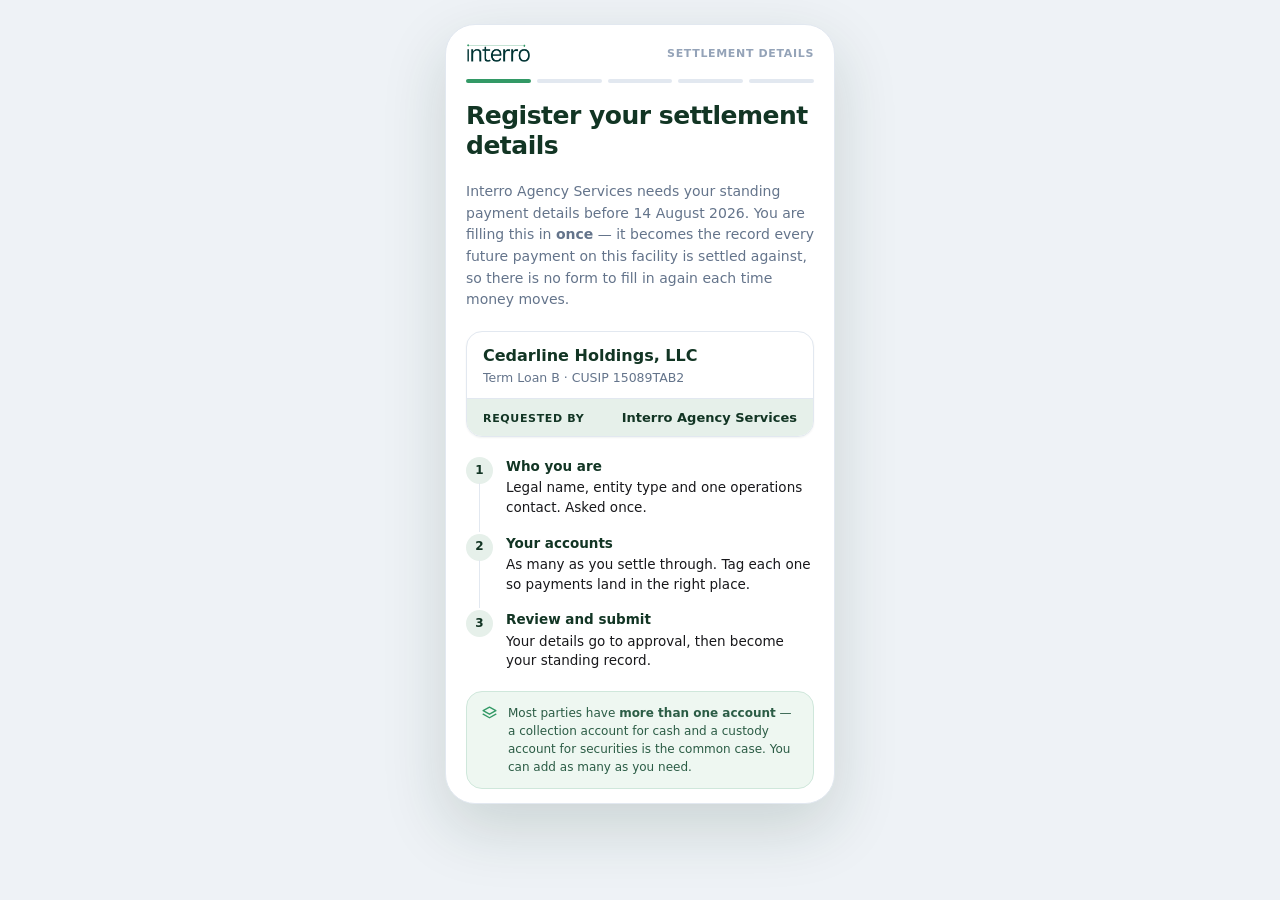
==== prototypes/admin-details/index.html @ 9bad7c11 "Add the private-credit settlement-details onboarding prototype and its research write-up" ====
<!DOCTYPE html>
<html lang="en" data-theme="interro-green">
<head>
  <meta charset="UTF-8" />
  <meta name="viewport" content="width=device-width, initial-scale=1.0" />
  <title>Interro · Settlement Instructions Onboarding</title>
  <link rel="stylesheet" href="../../brand/tokens.css" />
  <link rel="stylesheet" href="../shared/picker.css" />
  <!-- Two sheets are loaded as base layers before this prototype's own delta.
       Neither is modified — the capital-call and distribution prototypes are
       left exactly as they were.

         capital-call/app.css  the shell: phone frame, dev console, buttons,
                               cards, rows, modal, toast.
         distributions/app.css the form and terminal layers: .intro__lede,
                               .steps, .gotcha, .reqchip, .errsum, .terminal,
                               .summary, .spinner.

       Stacking them beats a third copy of a thousand lines that would drift
       within a week. The cost is some inert CSS (.distcard, .checkitem) that
       this flow never uses, which is cheaper than the drift. If a fourth
       prototype appears, the shared layers should be lifted into
       prototypes/shared/ — but that is a change to the existing two, and this
       round was asked to leave them alone. -->
  <link rel="stylesheet" href="../capital-call-wire-details/app.css" />
  <link rel="stylesheet" href="../distributions/app.css" />
  <link rel="stylesheet" href="app.css" />
</head>
<body>

<div class="stage">

  <!-- ======================================================================
       DEV TOOLS — demo scaffolding, lives OUTSIDE the mobile frame.
       Never ships; exists so the flow and its variants can be driven live.
       Hidden unless the URL carries ?dev=1 — see the .devmode rule in app.css.
       ==================================================================== -->
  <aside class="dev">
    <div class="dev__title">Dev tools</div>

    <section class="dev__group">
      <p class="dev__label">Flow</p>
      <div class="dev__nav">
        <button class="dev__navitem" data-goto="intro">1 · What this is</button>
        <button class="dev__navitem" data-goto="party">2 · The party</button>
        <button class="dev__navitem" data-goto="accounts">3 · Accounts</button>
        <button class="dev__navitem" data-goto="review">4 · Review</button>
        <button class="dev__navitem" data-goto="done">5 · Submitted</button>
      </div>
    </section>

    <!-- The demo that sells the whole thing: a worked CLO, shaped exactly like
         the completed admin-details form Quorim supplied. The STRUCTURE is real;
         the names and numbers are invented, because this repo is mirrored to a
         public site and the source document holds a live CLO's live wire
         coordinates. See the note above seedCloExample() in app.js. -->
    <section class="dev__group">
      <p class="dev__label">Seed data</p>
      <button class="dev__reset" id="dev-seed">Load the worked CLO example</button>
      <p class="dev__hint">
        Two tagged sub-accounts inside one trustee DDA — collection and custody —
        which is the shape a flat one-account form cannot hold.
      </p>
    </section>

    <section class="dev__group">
      <p class="dev__label">Party type</p>
      <select class="dev__select" id="dev-entity"></select>
    </section>

    <!-- The feature this prototype exists to evaluate. Off = one flat account
         with no tag and no second level, i.e. what a naive form would ship. -->
    <section class="dev__group">
      <p class="dev__label">Two-level accounts &amp; tagging</p>
      <label class="dev__check">
        <input type="checkbox" id="dev-twolevel" checked />
        <span>Ask DDA vs FFC structure &amp; tag each account</span>
      </label>
      <div class="dev__sub" id="dev-twolevel-sub">
        <label class="dev__check">
          <input type="checkbox" id="dev-ffcbuild" checked />
          <span>Offer to build the FFC account name</span>
        </label>
      </div>
    </section>

    <section class="dev__group">
      <p class="dev__label">Account being edited</p>
      <p class="dev__label" style="margin-top:8px">Bank country</p>
      <select class="dev__select" id="dev-country"></select>
      <p class="dev__hint" id="dev-schema-note"></p>
      <div class="dev__seg dev__seg--col" data-seg="structure">
        <button data-structure="dedicated">Dedicated account (1 level)</button>
        <button data-structure="omnibus">Custodian sub-account (2 levels)</button>
      </div>
    </section>

    <section class="dev__group">
      <p class="dev__label">Form behaviour</p>
      <label class="dev__check">
        <input type="checkbox" id="dev-uslabels" checked />
        <span>Show U.S. equivalent under each field</span>
      </label>
      <label class="dev__check">
        <input type="checkbox" id="dev-hints" checked />
        <span>Show “where to find it” hints</span>
      </label>
      <label class="dev__check">
        <input type="checkbox" id="dev-reference" checked />
        <span>Show the standard reference-line builder</span>
      </label>
      <label class="dev__check">
        <input type="checkbox" id="dev-prefill" />
        <span>Prefill with valid sample data</span>
      </label>
    </section>

    <!-- ADFlow's stated benefit is "Remove Call-Backs", replaced by maker/checker
         + version history. Both endings are togglable because which one Interro
         ships is a policy decision, not a design one. -->
    <section class="dev__group">
      <p class="dev__label">Submitted screen</p>
      <div class="dev__seg dev__seg--col" data-seg="done">
        <button data-done="checker">Awaiting maker/checker approval</button>
        <button data-done="callback">Awaiting phone callback</button>
        <button data-done="published">Published</button>
      </div>
    </section>

    <section class="dev__group dev__group--last">
      <button class="dev__reset" id="dev-reset">Reset demo</button>
    </section>
  </aside>

  <!-- ======================================================================
       MOBILE FRAME — same 390px widget geometry as the other two flows.
       ==================================================================== -->
  <div class="phone">
    <div class="phone__scroll" id="scroll">

      <header class="wtop">
        <img class="wtop__logo" src="../../brand/interro-logo.png" alt="interro" />
        <span class="wtop__ctx">Settlement Details</span>
      </header>

      <div class="progress" id="progress" role="progressbar"
           aria-valuemin="1" aria-valuemax="5" aria-label="Progress"></div>

      <main id="app" class="screen"><!-- rendered by app.js --></main>

      <footer class="powered">
        <span>Powered by</span>
        <img src="../../brand/interro-logo.png" alt="Interro" />
      </footer>
    </div>

    <div class="modalroot" id="modal-root"></div>
    <div id="toast" class="toast" role="status" aria-live="polite"></div>
  </div>

</div>

<script src="../shared/countries.js"></script>
<script src="../shared/wireReceive.js"></script>
<script src="../shared/picker.js"></script>
<script src="adf.js"></script>
<script src="app.js"></script>
</body>
</html>
---- brand/tokens.css ----
/* ==========================================================================
   Interro brand tokens
   Source of truth: /brand-guidelines/*.png (holding-company deck, round 1, 2/24)
   cross-checked against the `interro-branding` skill.
   ========================================================================== */

:root {
  /* --- Core palette -------------------------------------------------- */
  --interro-green: #123524;        /* Phthalo Green — PRIMARY brand color */
  --interro-green-hover: #0c2418;
  --interro-green-soft: #e6f0ea;
  --interro-accent: #339966;       /* bright green — connector dots, links */
  --interro-accent-soft: #eef7f1;

  /* --- Gold (secondary / premium accent) ----------------------------- */
  --interro-gold: #ffc72c;
  --interro-gold-dark: #bb9220;
  --interro-gold-soft: #fff6dc;

  /* --- Neutrals ------------------------------------------------------ */
  --ink: #18181b;
  --gray-100: #f1f5f9;
  --gray-200: #e2e8f0;
  --gray-300: #cbd5e1;
  --gray-400: #94a3b8;
  --gray-500: #64748b;
  --white: #ffffff;

  /* --- Status -------------------------------------------------------- */
  --success: #339966;
  --warning: #f59e0b;
  --error: #ef4444;

  /* --- Type ---------------------------------------------------------- */
  /* Green schemes use the clean sans (Aptos); the serif (Lora) is reserved
     for editorial / positioning lines, per the deck's headline treatment. */
  --font-sans: 'Aptos', 'Segoe UI Variable Text', 'Segoe UI', system-ui, sans-serif;
  --font-serif: 'Lora', 'Georgia', 'Times New Roman', serif;
  --font-mono: 'Cascadia Mono', 'Consolas', ui-monospace, monospace;

  /* --- Elevation & shape --------------------------------------------- */
  --radius: 10px;
  --radius-lg: 16px;
  --shadow-sm: 0 1px 2px rgba(18, 53, 36, 0.06);
  --shadow: 0 4px 16px rgba(18, 53, 36, 0.08);
  --shadow-lg: 0 12px 40px rgba(18, 53, 36, 0.14);
}

/* Brand voice, for reference in copy:
   Positioning : "Purpose-Built Platform for High Dollar, Multi-Party Transactions"
   Tagline     : "Know Every Party. Monitor Every Movement. Trust Every Transaction."
   Endorsement : "an iAltA company"
   Logo        : lowercase `interro` wordmark, deep green, with a full-width
                 rule carrying a dot at each end sitting above the word.
                 Knockout (white) variant: /brand/interro-logo-knockout.png
*/
---- prototypes/shared/picker.css ----
/* =============================================================================
   Interro — shared country picker + form controls

   A direct port of the Embedded KYC UI's picker so the two products feel like
   one system:
     .select-trigger  → tap target that looks like a select but opens a sheet
     .modal-*         → searchable, scrollable country list inside the frame

   Source pattern: Embeddable-UI/app-embedded/src/screens/individual/
                   IndDocCountryType.jsx + src/styles/global.css
   Ported to plain CSS against Interro's own tokens (the KYC UI's --color-*
   variables do not exist in this repo; --interro-* / --gray-* do).
   ========================================================================== */

/* ---------------------------------------------------------------- form group */

.fgroup { margin-bottom: 18px; }

.flabel {
  display: block;
  font-size: 13px;
  font-weight: 650;
  color: var(--interro-green);
  margin-bottom: 7px;
}
.flabel .req { color: var(--error); margin-left: 2px; }

.fhelp {
  font-size: 11.5px;
  color: var(--gray-500);
  line-height: 1.45;
  margin: 6px 0 0;
}

.ferror {
  font-size: 11.5px;
  font-weight: 600;
  color: var(--error);
  margin: 6px 0 0;
}

/* Text inputs, matched to the .select-trigger geometry so a mixed form of
   pickers and inputs sits on one rhythm. */
.finput {
  width: 100%;
  padding: 13px 15px;
  border: 1px solid var(--gray-200);
  border-radius: var(--radius);
  font: inherit;
  font-size: 15px;
  color: var(--ink);
  background: var(--white);
  transition: border-color .15s, box-shadow .15s;
}
.finput::placeholder { color: var(--gray-400); }
.finput:focus {
  outline: none;
  border-color: var(--interro-accent);
  box-shadow: 0 0 0 3px var(--interro-accent-soft);
}
.finput.is-error { border-color: var(--error); }
.finput.mono {
  font-family: var(--font-mono);
  letter-spacing: 0.04em;
  font-size: 14px;
}

/* ------------------------------------------------------------ select trigger */

.select-trigger {
  width: 100%;
  min-height: 50px;
  padding: 13px 40px 13px 15px;
  border: 1px solid var(--gray-200);
  border-radius: var(--radius);
  font: inherit;
  font-size: 15px;
  color: var(--ink);
  background: var(--white);
  cursor: pointer;
  text-align: left;
  position: relative;
  display: flex;
  align-items: center;
  gap: 10px;
  transition: border-color .15s, box-shadow .15s;
}
.select-trigger:hover { border-color: var(--gray-300); }
.select-trigger:focus-visible {
  outline: none;
  border-color: var(--interro-accent);
  box-shadow: 0 0 0 3px var(--interro-accent-soft);
}
.select-trigger.is-error { border-color: var(--error); }
.select-trigger .placeholder { color: var(--gray-400); }

/* chevron */
.select-trigger::after {
  content: '';
  position: absolute;
  right: 16px;
  top: 50%;
  width: 8px; height: 8px;
  margin-top: -6px;
  border-right: 2px solid var(--gray-400);
  border-bottom: 2px solid var(--gray-400);
  transform: rotate(45deg);
}

/* The KYC UI shows a flag emoji here. Windows ships no flag glyphs, so this
   renders the ISO alpha-2 code in a chip instead — legible everywhere, and it
   doubles as the value an engineer actually cares about. */
.ccode {
  display: inline-grid;
  place-items: center;
  min-width: 30px;
  height: 21px;
  padding: 0 5px;
  border-radius: 4px;
  background: var(--interro-green-soft);
  color: var(--interro-green);
  font-family: var(--font-mono);
  font-size: 11px;
  font-weight: 700;
  letter-spacing: 0.06em;
  flex-shrink: 0;
}

/* ------------------------------------------------------------- picker sheet */

.sheet {
  position: absolute;
  inset: 0;
  background: rgba(18, 53, 36, 0.42);
  display: flex;
  align-items: flex-end;
  animation: fade .16s ease-out;
}

.sheet__panel {
  width: 100%;
  max-height: 88%;
  background: var(--white);
  border-radius: var(--radius-lg) var(--radius-lg) 0 0;
  display: flex;
  flex-direction: column;
  box-shadow: var(--shadow-lg);
  animation: rise .2s ease-out;
}
@keyframes rise { from { transform: translateY(18px); opacity: .6; } }

.sheet__head {
  display: flex;
  align-items: center;
  padding: 16px 18px 12px;
}
.sheet__head h2 {
  margin: 0;
  font-size: 16px;
  font-weight: 700;
  color: var(--interro-green);
}
.sheet__close {
  margin-left: auto;
  background: transparent;
  border: 0;
  font: inherit;
  font-size: 18px;
  line-height: 1;
  color: var(--gray-400);
  cursor: pointer;
  padding: 6px;
  border-radius: 6px;
}
.sheet__close:hover { color: var(--interro-green); background: var(--gray-100); }

.sheet__search { position: relative; margin: 0 18px 10px; }
.sheet__search input {
  width: 100%;
  padding: 11px 14px 11px 38px;
  border: 1px solid var(--gray-200);
  border-radius: var(--radius);
  font: inherit;
  font-size: 14px;
}
.sheet__search input:focus {
  outline: none;
  border-color: var(--interro-accent);
  box-shadow: 0 0 0 3px var(--interro-accent-soft);
}
.sheet__search svg {
  position: absolute;
  left: 13px; top: 50%;
  width: 15px; height: 15px;
  margin-top: -7.5px;
  color: var(--gray-400);
}

.sheet__list {
  flex: 1;
  overflow-y: auto;
  padding: 0 10px 18px;
}
.sheet__list::-webkit-scrollbar { width: 4px; }
.sheet__list::-webkit-scrollbar-thumb { background: var(--gray-300); border-radius: 2px; }

.sheet__item {
  display: flex;
  align-items: center;
  gap: 11px;
  width: 100%;
  padding: 12px;
  border: 0;
  background: transparent;
  border-radius: var(--radius);
  cursor: pointer;
  font: inherit;
  font-size: 15px;
  color: var(--ink);
  text-align: left;
  min-height: 46px;
}
.sheet__item:hover { background: var(--gray-100); }
.sheet__item.is-on { background: var(--interro-accent-soft); font-weight: 650; }
.sheet__item.is-on .ccode { background: var(--interro-accent); color: #fff; }

.sheet__empty {
  padding: 22px 12px;
  text-align: center;
  font-size: 13px;
  color: var(--gray-400);
}
---- prototypes/capital-call-wire-details/app.css ----
/* =============================================================================
   Interro — Capital Call Wire Instructions (mobile widget prototype)

   Two layers:
     .dev    — demo scaffolding, outside the frame. Never ships.
     .phone  — the 390px widget. Everything inside is production-shaped.
   ========================================================================== */

* { box-sizing: border-box; }

html, body { margin: 0; min-height: 100%; }

body {
  font-family: var(--font-sans);
  color: var(--ink);
  background: #eef2f6;
  -webkit-font-smoothing: antialiased;
}

.stage {
  min-height: 100vh;
  display: flex;
  align-items: flex-start;
  justify-content: center;
  gap: 32px;
  padding: 24px;
}

/* ==========================================================================
   DEV TOOLS
   Deliberately un-branded (dark console look) so it never reads as Interro UI.

   Gated behind ?dev=1. Without it the panel is hidden and the widget sits
   alone, centered — that is the link for people evaluating the product rather
   than driving the demo. Hidden via CSS rather than removed from the DOM so
   app.js can keep querying the panel unconditionally; deleting it would mean
   null-guarding roughly twenty call sites for no visible gain.
   ========================================================================== */
.dev { display: none; }
.devmode .dev { display: block; }

.dev {
  width: 236px;
  min-width: 236px;
  padding: 16px;
  background: #1a1a2e;
  border-radius: 14px;
  color: #ccc;
  font-size: 12px;
  position: sticky;
  top: 24px;
  max-height: calc(100vh - 48px);
  overflow-y: auto;
}
.dev::-webkit-scrollbar { width: 4px; }
.dev::-webkit-scrollbar-thumb { background: #3a3a5a; border-radius: 2px; }

.dev__title {
  font-size: 11px;
  font-weight: 700;
  text-transform: uppercase;
  letter-spacing: 0.1em;
  color: #888;
  padding-bottom: 8px;
  margin-bottom: 14px;
  border-bottom: 1px solid #2a2a4a;
}

.dev__group { margin-bottom: 18px; }
.dev__group--last { margin-bottom: 0; }

.dev__label {
  font-size: 10px;
  font-weight: 700;
  text-transform: uppercase;
  letter-spacing: 0.06em;
  color: #6f6f92;
  margin: 0 0 8px;
}

.dev__nav { display: flex; flex-direction: column; gap: 3px; }
.dev__navitem,
.dev__seg > button,
.dev__reset {
  font: inherit;
  font-size: 12px;
  color: #ccc;
  background: #2a2a4a;
  border: 1px solid #3a3a5a;
  border-radius: 6px;
  padding: 7px 9px;
  text-align: left;
  cursor: pointer;
  transition: background .15s, color .15s, border-color .15s;
}
.dev__navitem:hover,
.dev__seg > button:hover,
.dev__reset:hover { background: #3a3a5a; color: #fff; }

.dev__navitem.is-on,
.dev__seg > button.is-on {
  background: var(--interro-accent);
  border-color: var(--interro-accent);
  color: #fff;
  font-weight: 600;
}

.dev__seg { display: flex; gap: 4px; }
.dev__seg > button { flex: 1; text-align: center; }
.dev__seg--col { flex-direction: column; }
.dev__seg--col > button { text-align: left; }

.dev__check {
  display: flex;
  align-items: flex-start;
  gap: 8px;
  line-height: 1.35;
  margin-bottom: 8px;
  cursor: pointer;
  user-select: none;
}
.dev__check input {
  width: 14px; height: 14px;
  margin: 1px 0 0;
  accent-color: var(--interro-accent);
  cursor: pointer;
  flex-shrink: 0;
}

.dev__reset {
  width: 100%;
  text-align: center;
  background: transparent;
  color: #8b8bb0;
}

/* Sub-controls that only make sense while their parent feature is on. Dimmed
   and inert rather than removed, so the panel never reflows under the cursor. */
.dev__sub {
  margin: 10px 0 0;
  padding: 10px 0 0 10px;
  border-left: 1px solid #2a2a4a;
  transition: opacity .15s;
}
.dev__sub.is-off { opacity: .35; pointer-events: none; }

.dev__select {
  font: inherit;
  font-size: 12px;
  width: 100%;
  color: #ccc;
  background: #2a2a4a;
  border: 1px solid #3a3a5a;
  border-radius: 6px;
  padding: 6px 7px;
  margin-bottom: 9px;
  cursor: pointer;
}
.dev__select:focus { outline: 1px solid var(--interro-accent); }
.dev__select option { background: #2a2a4a; color: #ccc; }

/* ==========================================================================
   MOBILE FRAME
   ========================================================================== */
.phone {
  width: 390px;
  min-width: 390px;
  height: 780px;
  max-height: calc(100vh - 48px);
  background: var(--white);
  border: 1px solid var(--gray-200);
  border-radius: 30px;
  box-shadow: 0 24px 64px rgba(18, 53, 36, 0.16);
  overflow: hidden;
  position: relative;
  display: flex;
  flex-direction: column;
}
.phone__scroll {
  flex: 1;
  overflow-y: auto;
  overflow-x: hidden;
  display: flex;
  flex-direction: column;
}
.phone__scroll::-webkit-scrollbar { width: 4px; }
.phone__scroll::-webkit-scrollbar-thumb { background: var(--gray-300); border-radius: 2px; }

/* widget header */
.wtop {
  display: flex;
  align-items: center;
  gap: 10px;
  padding: 18px 20px 0;
}
.wtop__logo { height: 20px; width: auto; display: block; }
.wtop__ctx {
  margin-left: auto;
  font-size: 11px;
  font-weight: 700;
  letter-spacing: 0.06em;
  text-transform: uppercase;
  color: var(--gray-400);
}

/* segmented step bar — mirrors the Embeddable-UI `.progress-bar` pattern */
.progress {
  display: flex;
  gap: 6px;
  padding: 16px 20px 0;
}
.progress__seg {
  flex: 1;
  height: 4px;
  border-radius: 2px;
  background: var(--gray-200);
  transition: background .3s ease;
}
.progress__seg.is-on { background: var(--interro-accent); }

.screen {
  flex: 1;
  padding: 18px 20px 8px;
}

/* powered-by lockup — mirrors the Embeddable-UI footer */
.powered {
  display: flex;
  align-items: center;
  justify-content: center;
  gap: 7px;
  padding: 16px 20px 20px;
  font-size: 12.5px;
  font-weight: 500;
  color: var(--gray-400);
}
.powered img { height: 20px; vertical-align: middle; }

/* ==========================================================================
   Shared widget type
   ========================================================================== */
h1 {
  font-size: 25px;
  line-height: 1.2;
  margin: 0 0 20px;
  color: var(--interro-green);
  font-weight: 650;
  letter-spacing: -0.02em;
}

.card {
  background: var(--white);
  border: 1px solid var(--gray-200);
  border-radius: var(--radius-lg);
  box-shadow: var(--shadow-sm);
}

/* capital-call summary — the amount owns a full-width band, since it is the
   one number the investor is checking against their own records. */
.callcard {
  padding: 0;
  margin-bottom: 20px;
  overflow: hidden;
}
.callcard__head { padding: 14px 16px 13px; }
.callcard__fund {
  font-family: var(--font-serif);
  font-size: 16px;
  font-weight: 700;
  color: var(--interro-green);
  margin: 0;
  line-height: 1.3;
}
.callcard__lp {
  margin: 3px 0 0;
  font-size: 12.5px;
  color: var(--gray-500);
  line-height: 1.3;
}

/* Two treatments, same geometry — reversed green band (default) or a quiet
   white row with deep-green figures. */
.callcard__amt {
  display: flex;
  align-items: flex-end;
  gap: 10px;
  padding: 14px 16px 15px;
}
.callcard__amt .label {
  display: block;
  font-size: 12.5px;
  text-transform: uppercase;
  letter-spacing: 0.09em;
  font-weight: 700;
  margin-bottom: 9px;
}
.callcard__amt .value {
  display: block;
  font-size: 29px;
  line-height: 1;
  font-weight: 700;
  letter-spacing: -0.025em;
}
.callcard__amt .due {
  margin-left: auto;
  font-size: 11.5px;
  white-space: nowrap;
}

.callcard__amt--band {
  background: var(--interro-green);
  color: #fff;
}
.callcard__amt--band .label { color: rgba(255, 255, 255, 0.62); }
.callcard__amt--band .due { color: rgba(255, 255, 255, 0.72); }

.callcard__amt--plain {
  background: var(--white);
  border-top: 1px solid var(--gray-200);
  color: var(--interro-green);
}
.callcard__amt--plain .label { color: var(--interro-green); }
.callcard__amt--plain .due { color: var(--gray-500); }

/* Due date as its own row, continuing whichever treatment is active. */
.callcard__due {
  display: flex;
  align-items: baseline;
  justify-content: space-between;
  gap: 10px;
  padding: 11px 16px 12px;
  font-size: 12.5px;
}
.callcard__due .label {
  font-size: 10.5px;
  text-transform: uppercase;
  letter-spacing: 0.08em;
  font-weight: 700;
}
.callcard__due .value { font-weight: 600; }

.callcard__due--band {
  background: var(--interro-green);
  border-top: 1px solid rgba(255, 255, 255, 0.16);
  color: #fff;
}
.callcard__due--band .label { color: rgba(255, 255, 255, 0.62); }

.callcard__due--plain {
  background: var(--white);
  border-top: 1px solid var(--gray-200);
  color: var(--interro-green);
}
.callcard__due--plain .label { color: var(--interro-green); }

/* ==========================================================================
   Step 1 — payment options
   Radio on the left, large green icon tile beside it. Two layouts, one
   component: `.choices--stacked` (default) and `.choices--side`.
   ========================================================================== */
.choices { display: grid; gap: 10px; margin-bottom: 20px; }
.choices--stacked { grid-template-columns: 1fr; }
.choices--side    { grid-template-columns: 1fr 1fr; gap: 12px; }

.choice {
  position: relative;
  display: flex;
  align-items: center;
  gap: 12px;
  text-align: left;
  padding: 13px 15px;
  background: var(--white);
  border: 1px solid var(--gray-200);
  border-radius: var(--radius-lg);
  cursor: pointer;
  font: inherit;
  min-height: 76px;
  transition: border-color .15s, background .15s, box-shadow .15s;
}
.choice:hover { border-color: var(--gray-300); }
.choice:focus-visible { outline: 2px solid var(--interro-accent); outline-offset: 2px; }
.choice[aria-pressed="true"] {
  border: 2px solid var(--interro-accent);
  padding: 12px 14px;              /* compensate the extra border, no reflow */
  background: #f6fbf8;
  box-shadow: var(--shadow-sm);
}

/* radio */
.choice__radio {
  position: relative;
  width: 20px; height: 20px;
  min-width: 20px;
  border-radius: 50%;
  border: 2px solid var(--gray-300);
  display: grid;
  place-items: center;
  transition: border-color .15s;
}
.choice__radio::before {          /* 44x44 touch target */
  content: '';
  position: absolute;
  inset: -12px;
}
.choice__radio::after {
  content: '';
  width: 10px; height: 10px;
  border-radius: 50%;
  background: transparent;
  transition: background .15s;
}
.choice[aria-pressed="true"] .choice__radio { border-color: var(--interro-accent); }
.choice[aria-pressed="true"] .choice__radio::after { background: var(--interro-accent); }

/* icon tile — soft green at rest, deep green when selected */
.choice__icon {
  display: grid;
  place-items: center;
  width: 52px; height: 52px;
  min-width: 52px;
  border-radius: 12px;
  background: var(--interro-green-soft);
  color: var(--interro-green);
  transition: background .15s, color .15s;
}
.choice__icon svg { width: 26px; height: 26px; display: block; }
.choice[aria-pressed="true"] .choice__icon {
  background: var(--interro-green);
  color: #fff;
}

.choice__text { min-width: 0; }
.choice__title {
  display: block;
  font-size: 16px;
  font-weight: 700;
  color: var(--interro-green);
  margin: 0;
}

/* side-by-side variant: vertical stack, radio to the corner, shorter copy */
.choices--side .choice {
  flex-direction: column;
  align-items: center;
  text-align: center;
  gap: 10px;
  padding: 16px 12px 14px;
  min-height: 168px;
}
.choices--side .choice[aria-pressed="true"] { padding: 15px 11px 13px; }
.choices--side .choice__radio {
  position: absolute;
  top: 10px; right: 10px;
}
.choices--side .choice__icon {
  width: 56px; height: 56px; min-width: 56px;
  margin-top: 6px;
}
.choices--side .choice__icon svg { width: 28px; height: 28px; }
.choices--side .choice__title { font-size: 15px; }

/* ==========================================================================
   Buttons
   ========================================================================== */
.actions { display: flex; flex-direction: column; gap: 9px; }

.btn {
  font: inherit;
  font-weight: 650;
  font-size: 14px;
  padding: 13px 18px;
  border-radius: var(--radius);
  border: 1px solid transparent;
  cursor: pointer;
  transition: background .15s, border-color .15s, color .15s;
  display: inline-flex;
  align-items: center;
  justify-content: center;
  gap: 8px;
  width: 100%;
  min-height: 46px;
}
.btn--primary { background: var(--interro-green); color: #fff; }
.btn--primary:hover:not(:disabled) { background: var(--interro-green-hover); }
.btn--primary:disabled {
  background: var(--gray-200);
  color: var(--gray-400);
  cursor: not-allowed;
}
.btn--ghost {
  background: transparent;
  color: var(--interro-green);
  border-color: var(--gray-300);
}
.btn--ghost:hover { border-color: var(--interro-green); background: var(--interro-green-soft); }
.btn--quiet {
  background: transparent;
  color: var(--gray-500);
  border-color: transparent;
  font-weight: 600;
}
.btn--quiet:hover { color: var(--interro-green); }
.btn--danger { background: var(--error); color: #fff; }
.btn--danger:hover { background: #d93636; }
.btn:focus-visible { outline: 2px solid var(--interro-accent); outline-offset: 2px; }

/* ==========================================================================
   Step 2 — memo hero
   Two treatments, driven from dev tools:
     .memo--required     gold, imperative
     .memo--recommended  blue, advisory
   ========================================================================== */
.memo {
  padding: 15px 16px;
  margin-bottom: 16px;
  border-radius: var(--radius-lg);
  border: 1px solid transparent;
}
.memo--required {
  background: linear-gradient(180deg, var(--interro-gold-soft), #fffdf6);
  border-color: #f0dfae;
  border-left: 3px solid var(--interro-gold);
}
.memo--recommended {
  background: linear-gradient(180deg, #eaf1fe, #fafcff);
  border-color: #cddcf7;
  border-left: 3px solid #3b6fd4;
}

.memo__label {
  font-size: 10px;
  font-weight: 800;
  letter-spacing: 0.08em;
  text-transform: uppercase;
  margin-bottom: 6px;
}
.memo--required .memo__label { color: var(--interro-gold-dark); }
.memo--recommended .memo__label { color: #2f5cb5; }

.memo__row { display: flex; align-items: center; gap: 10px; }
.memo__code {
  font-family: var(--font-mono);
  font-size: 26px;
  font-weight: 700;
  letter-spacing: 0.14em;
  color: var(--interro-green);
}
.memo__row .copy { margin-left: auto; }

.memo__hint {
  font-size: 11.5px;
  margin: 7px 0 0;
  line-height: 1.45;
}
.memo--required .memo__hint { color: #7a6420; }
.memo--recommended .memo__hint { color: #40567f; }

/* ==========================================================================
   Instructions list — mobile: label above value, copy button on the right
   ========================================================================== */
.instr { overflow: hidden; margin-bottom: 14px; }
.instr__head {
  padding: 12px 16px;
  border-bottom: 1px solid var(--gray-200);
  display: flex;
  align-items: baseline;
  gap: 8px;
  background: #fbfdfc;
}
.instr__head h2 {
  margin: 0;
  font-size: 13px;
  font-weight: 700;
  color: var(--interro-green);
}
.instr__head span { font-size: 11.5px; color: var(--gray-400); margin-left: auto; }

.row {
  display: grid;
  grid-template-columns: 1fr auto;
  gap: 4px 10px;
  padding: 11px 16px;
  border-bottom: 1px solid var(--gray-100);
  align-items: start;
  transition: background .3s;
}
.row:last-child { border-bottom: 0; }

.row__label {
  font-size: 11px;
  color: var(--gray-500);
  font-weight: 600;
  text-transform: uppercase;
  letter-spacing: 0.04em;
}
.row__value {
  grid-column: 1;
  font-size: 13.5px;
  color: var(--ink);
  line-height: 1.4;
  word-break: break-word;
}
.row__value.mono {
  font-family: var(--font-mono);
  letter-spacing: 0.03em;
  font-size: 13px;
}
.row__note {
  display: block;
  font-size: 11px;
  color: var(--gray-400);
  margin-top: 3px;
  font-family: var(--font-sans);
  letter-spacing: 0;
  line-height: 1.4;
}
.row .copy { grid-row: 1 / span 2; grid-column: 2; align-self: center; }

.row--intl {
  background: var(--interro-accent-soft);
  box-shadow: inset 3px 0 0 var(--interro-accent);
}

/* ==========================================================================
   Localized rows (international route, sending-bank country known)

   The label the payer must match is the one printed on THEIR bank's form, so
   the local-language term is the primary label and the U.S. term drops to a
   subheader. Not uppercased — uppercasing German diacritics and Japanese kana
   reads as a bug, and several of these labels are proper nouns.
   ========================================================================== */
.row__label--loc {
  font-size: 13px;
  font-weight: 700;
  text-transform: none;
  letter-spacing: 0;
  color: var(--interro-green);
  line-height: 1.3;
}
.row__us {
  display: block;
  margin-top: 2px;
  font-size: 10.5px;
  font-weight: 600;
  text-transform: uppercase;
  letter-spacing: 0.05em;
  color: var(--gray-400);
}
/* Fields the local bank calls something Interro has no U.S. analogue for
   (Verwendungszweck, Variabilní symbol, 汇款用途) get the gold rail — these are
   exactly the fields that get left blank and strand the wire. */
.row--local-extra {
  background: var(--interro-gold-soft);
  box-shadow: inset 3px 0 0 var(--interro-gold);
}
.tag--gold { background: var(--interro-gold-dark); }

/* ==========================================================================
   Origin screen — "Where is your bank located?"
   ========================================================================== */
.originnote {
  display: flex;
  gap: 10px;
  padding: 12px 14px;
  margin-bottom: 18px;
  border-radius: var(--radius-lg);
  background: var(--interro-accent-soft);
  border: 1px solid #cfe7db;
}
.originnote svg { width: 17px; height: 17px; color: var(--interro-accent); flex-shrink: 0; margin-top: 1px; }
.originnote p {
  margin: 0;
  font-size: 12px;
  line-height: 1.5;
  color: #2b5c45;
}

/* Confirmation of what the choice will do, shown once a country is picked. */
.originecho {
  margin: 0 0 20px;
  padding: 12px 14px;
  border-radius: var(--radius-lg);
  background: #fbfdfc;
  border: 1px solid var(--gray-200);
}
.originecho__label {
  font-size: 10px;
  font-weight: 800;
  letter-spacing: 0.08em;
  text-transform: uppercase;
  color: var(--gray-400);
  margin: 0 0 5px;
}
.originecho__val {
  margin: 0;
  font-size: 13.5px;
  line-height: 1.45;
  color: var(--ink);
}
.originecho__val strong { color: var(--interro-green); }

/* Picking your own country as the "international" origin is a contradiction —
   flag it in gold rather than silently generating the wrong instructions. */
.originecho--warn {
  background: var(--interro-gold-soft);
  border-color: #f0dfae;
  border-left: 3px solid var(--interro-gold);
}
.originecho--warn .originecho__label { color: var(--interro-gold-dark); }

/* Regulator-level friction (SAFE quotas, contrato de câmbio, Form A2) surfaced
   at the moment of country choice, not after the wire is rejected. */
.originecho__friction {
  display: flex;
  gap: 7px;
  margin: 9px 0 0;
  padding-top: 9px;
  border-top: 1px solid var(--gray-200);
  font-size: 11.5px;
  line-height: 1.45;
  color: #7a6420;
}
.originecho__friction svg {
  width: 14px; height: 14px;
  flex-shrink: 0;
  margin-top: 1px;
  color: var(--interro-gold-dark);
}

/* Banner on the details page confirming which vocabulary is in use. */
.localbar {
  display: flex;
  align-items: flex-start;
  gap: 10px;
  padding: 11px 13px;
  margin-bottom: 16px;
  border-radius: var(--radius-lg);
  background: var(--interro-green-soft);
  border: 1px solid #cfe7db;
}
.localbar .ccode { background: var(--interro-green); color: #fff; margin-top: 1px; }
.localbar__title {
  margin: 0;
  font-size: 12.5px;
  font-weight: 700;
  color: var(--interro-green);
  line-height: 1.35;
}
.localbar__sub {
  margin: 2px 0 0;
  font-size: 11px;
  line-height: 1.45;
  color: #2b5c45;
}
.tag {
  display: inline-block;
  font-size: 9px;
  font-weight: 800;
  letter-spacing: 0.06em;
  text-transform: uppercase;
  color: #fff;
  background: var(--interro-accent);
  padding: 2px 6px;
  border-radius: 4px;
  margin-left: 6px;
  vertical-align: 1px;
  white-space: nowrap;
}
/* copy button */
.copy {
  background: transparent;
  border: 1px solid var(--gray-200);
  border-radius: 7px;
  color: var(--gray-500);
  font: inherit;
  font-size: 11px;
  font-weight: 600;
  padding: 6px 9px;
  cursor: pointer;
  transition: all .15s;
  white-space: nowrap;
}
.copy:hover { border-color: var(--interro-accent); color: var(--interro-accent); background: var(--interro-accent-soft); }
.copy.done { border-color: var(--success); color: var(--success); }

/* ==========================================================================
   Additional Payment Information — accordion (domestic route)
   ========================================================================== */
.accordion {
  border: 1px solid var(--gray-200);
  border-radius: var(--radius-lg);
  background: var(--white);
  margin-bottom: 14px;
  overflow: hidden;
}
.accordion__btn {
  width: 100%;
  display: flex;
  align-items: center;
  gap: 10px;
  padding: 13px 16px;
  background: transparent;
  border: 0;
  font: inherit;
  font-size: 13px;
  font-weight: 700;
  color: var(--interro-green);
  cursor: pointer;
  text-align: left;
  min-height: 46px;
}
.accordion__btn:hover { background: var(--interro-accent-soft); }
.accordion__btn:focus-visible { outline: 2px solid var(--interro-accent); outline-offset: -2px; }
.accordion__hint {
  font-size: 11px;
  font-weight: 500;
  color: var(--gray-400);
  margin-left: auto;
}
.accordion__chev {
  width: 16px; height: 16px;
  flex-shrink: 0;
  color: var(--gray-400);
  transition: transform .18s;
}
.accordion[open] .accordion__chev,
.accordion.is-open .accordion__chev { transform: rotate(180deg); }

.accordion__panel { display: none; border-top: 1px solid var(--gray-200); }
.accordion.is-open .accordion__panel { display: block; }
.accordion__panel .row:last-child { border-bottom: 0; }

/* ==========================================================================
   Modal — scoped to the frame, so it reads as an in-widget dialog
   ========================================================================== */
.modalroot {
  position: absolute;
  inset: 0;
  border-radius: 30px;
  overflow: hidden;
  pointer-events: none;
  z-index: 100;
}
.modalroot > * { pointer-events: auto; }

.scrim {
  position: absolute;
  inset: 0;
  background: rgba(18, 53, 36, 0.42);
  display: grid;
  place-items: center;
  padding: 24px 20px;
  animation: fade .16s ease-out;
}
@keyframes fade { from { opacity: 0; } }

.modal {
  background: var(--white);
  border-radius: var(--radius-lg);
  padding: 20px;
  width: 100%;
  box-shadow: var(--shadow-lg);
  animation: pop .18s ease-out;
}
@keyframes pop { from { opacity: 0; transform: translateY(8px) scale(.98); } }

.modal__icon {
  width: 40px; height: 40px;
  border-radius: 10px;
  display: grid;
  place-items: center;
  background: #fdeaea;
  color: var(--error);
  margin-bottom: 12px;
}
.modal__icon svg { width: 22px; height: 22px; }
.modal h2 {
  margin: 0 0 6px;
  font-size: 17px;
  font-weight: 700;
  color: var(--interro-green);
}
.modal p {
  margin: 0 0 16px;
  font-size: 13px;
  line-height: 1.5;
  color: var(--gray-500);
}
.modal__actions { display: flex; flex-direction: column; gap: 8px; }

/* ==========================================================================
   Toast
   ========================================================================== */
.toast {
  position: absolute;
  bottom: 22px;
  left: 50%;
  transform: translate(-50%, 14px);
  background: var(--interro-green);
  color: #fff;
  padding: 10px 16px;
  border-radius: 100px;
  font-size: 12.5px;
  font-weight: 600;
  box-shadow: var(--shadow-lg);
  opacity: 0;
  pointer-events: none;
  transition: opacity .2s, transform .2s;
  z-index: 120;
  max-width: calc(100% - 40px);
  text-align: center;
}
.toast.show { opacity: 1; transform: translate(-50%, 0); }

/* ==========================================================================
   Narrow desktop: drop the dev panel under the frame
   ========================================================================== */
@media (max-width: 720px) {
  .stage { flex-direction: column-reverse; align-items: center; gap: 20px; padding: 12px; }
  .dev { position: static; width: 100%; max-width: 390px; min-width: 0; max-height: none; }
  .phone { height: auto; min-height: 660px; max-height: none; }
}

/* ==========================================================================
   Print — the widget content only
   ========================================================================== */
@media print {
  body { background: #fff; }
  .dev, .powered, .actions, .copy, .modalroot, .toast { display: none !important; }
  .stage { display: block; padding: 0; }
  .phone {
    width: auto; min-width: 0; height: auto; max-height: none;
    border: 0; border-radius: 0; box-shadow: none;
  }
  .phone__scroll { overflow: visible; }
  .card, .instr, .accordion { box-shadow: none; border-color: #ccc; }
  .accordion__panel { display: block !important; }
}
---- prototypes/distributions/app.css ----
/* =============================================================================
   Interro — Receive a Distribution (mobile widget prototype)

   This sheet is a DELTA. It loads after ../capital-call-wire-details/app.css and reuses that
   file's frame, dev-panel, button, card, row, modal and toast layers wholesale —
   the two widgets are the same product and must not drift apart visually.
   Everything below is specific to collecting wire details rather than showing
   them.
   ========================================================================== */

/* ==========================================================================
   Screen 1 — priming
   The investor arrived from an email and does not yet know what this is. Three
   short beats: what, why it matters, how long.
   ========================================================================== */
.intro__lede {
  font-size: 14px;
  line-height: 1.55;
  color: var(--gray-500);
  margin: 0 0 20px;
}

.steps {
  list-style: none;
  margin: 0 0 20px;
  padding: 0;
  counter-reset: step;
}
.steps li {
  position: relative;
  counter-increment: step;
  padding: 0 0 16px 40px;
  font-size: 13.5px;
  line-height: 1.45;
  color: var(--ink);
}
/* Connector rail between the numbered markers — echoes the dotted rule in the
   Interro wordmark. */
.steps li::after {
  content: '';
  position: absolute;
  left: 13px; top: 26px; bottom: 2px;
  width: 1px;
  background: var(--gray-200);
}
.steps li:last-child { padding-bottom: 0; }
.steps li:last-child::after { display: none; }
.steps li::before {
  content: counter(step);
  position: absolute;
  left: 0; top: 0;
  width: 27px; height: 27px;
  border-radius: 50%;
  display: grid;
  place-items: center;
  background: var(--interro-green-soft);
  color: var(--interro-green);
  font-size: 12px;
  font-weight: 700;
}
.steps strong {
  display: block;
  color: var(--interro-green);
  font-weight: 650;
  margin-bottom: 2px;
}

/* Distribution summary — mirrors .callcard geometry so the two flows read as
   siblings, but reversed: this is money arriving, not money owed. */
.distcard { padding: 0; margin-bottom: 20px; overflow: hidden; }
.distcard__head { padding: 14px 16px 13px; }
.distcard__fund {
  font-family: var(--font-serif);
  font-size: 16px;
  font-weight: 700;
  color: var(--interro-green);
  margin: 0;
  line-height: 1.3;
}
.distcard__meta {
  margin: 3px 0 0;
  font-size: 12.5px;
  color: var(--gray-500);
}
.distcard__amt {
  background: var(--interro-green);
  color: #fff;
  padding: 14px 16px 15px;
}
.distcard__amt .label {
  display: block;
  font-size: 12.5px;
  text-transform: uppercase;
  letter-spacing: 0.09em;
  font-weight: 700;
  color: rgba(255, 255, 255, 0.62);
  margin-bottom: 9px;
}
.distcard__amt .value {
  display: block;
  font-size: 29px;
  line-height: 1;
  font-weight: 700;
  letter-spacing: -0.025em;
}

/* ==========================================================================
   Screen 3 — the country-conditional form
   ========================================================================== */

/* Confirms which country's rules are being applied, and offers a way back —
   picking the wrong country is the one mistake that invalidates the whole form,
   so changing it must never be more than one tap away. */
.formctx {
  display: flex;
  align-items: center;
  gap: 10px;
  padding: 10px 13px;
  margin-bottom: 18px;
  border-radius: var(--radius-lg);
  background: var(--interro-green-soft);
  border: 1px solid #cfe7db;
}
.formctx__txt {
  font-size: 12px;
  line-height: 1.4;
  color: #2b5c45;
  min-width: 0;
}
.formctx__txt strong { color: var(--interro-green); }
.formctx__change {
  margin-left: auto;
  flex-shrink: 0;
  background: transparent;
  border: 1px solid #a8cfbc;
  border-radius: 7px;
  color: var(--interro-green);
  font: inherit;
  font-size: 11px;
  font-weight: 650;
  padding: 6px 10px;
  cursor: pointer;
}
.formctx__change:hover { background: #fff; border-color: var(--interro-green); }

/* Country-specific warning worth reading before typing, not after failing. */
.gotcha {
  display: flex;
  gap: 9px;
  padding: 12px 14px;
  margin-bottom: 18px;
  border-radius: var(--radius-lg);
  background: linear-gradient(180deg, var(--interro-gold-soft), #fffdf6);
  border: 1px solid #f0dfae;
  border-left: 3px solid var(--interro-gold);
}
.gotcha svg {
  width: 16px; height: 16px;
  flex-shrink: 0;
  margin-top: 1px;
  color: var(--interro-gold-dark);
}
.gotcha p {
  margin: 0;
  font-size: 11.5px;
  line-height: 1.5;
  color: #7a6420;
}

/* The U.S.-equivalent gloss under a field label. Same role as .row__us on the
   capital-call side, but here it sits under an input rather than a value. */
.flabel__us {
  display: block;
  margin-top: 2px;
  font-size: 10.5px;
  font-weight: 600;
  text-transform: uppercase;
  letter-spacing: 0.05em;
  color: var(--gray-400);
}

/* Requirement chips. "Required" is the default and stays unlabelled — labelling
   the norm would make the exceptions harder to spot, not easier. */
.reqchip {
  display: inline-block;
  margin-left: 6px;
  padding: 2px 6px;
  border-radius: 4px;
  font-size: 9px;
  font-weight: 800;
  letter-spacing: 0.06em;
  text-transform: uppercase;
  vertical-align: 1px;
}
.reqchip--conditional { background: var(--interro-gold-soft); color: var(--interro-gold-dark); }
.reqchip--optional { background: var(--gray-100); color: var(--gray-500); }

/* A valid entry gets a quiet green tick. Deliberately understated — this is
   format validation, not confirmation that the account exists. */
.fgroup { position: relative; }
.finput.is-ok { border-color: #a8cfbc; }
.fok {
  position: absolute;
  right: 12px;
  bottom: 14px;
  width: 16px; height: 16px;
  color: var(--success);
  pointer-events: none;
}
.fgroup:has(.fhelp) .fok,
.fgroup:has(.ferror) .fok { bottom: auto; top: 41px; }

select.finput {
  appearance: none;
  background-image: none;
  cursor: pointer;
}

/* Error summary above the submit button, so a failed submit on a long form does
   not require hunting. Each entry scrolls to its field. */
.errsum {
  padding: 12px 14px;
  margin-bottom: 16px;
  border-radius: var(--radius-lg);
  background: #fdeaea;
  border: 1px solid #f5c9c9;
  border-left: 3px solid var(--error);
}
.errsum__title {
  margin: 0 0 7px;
  font-size: 12px;
  font-weight: 700;
  color: #a52020;
}
.errsum ul { margin: 0; padding-left: 16px; }
.errsum li { font-size: 11.5px; line-height: 1.5; color: #a52020; }
.errsum button {
  background: none;
  border: 0;
  padding: 0;
  font: inherit;
  font-size: 11.5px;
  color: #a52020;
  text-decoration: underline;
  cursor: pointer;
  text-align: left;
}

/* ==========================================================================
   Screen 4 — success
   Ported from the Embedded KYC UI's terminal screen (.terminal-* classes in
   Embeddable-UI/app-embedded/src/styles/global.css) so a user who has completed
   KYC recognises the ending.
   ========================================================================== */
.terminal {
  display: flex;
  flex-direction: column;
  align-items: center;
  justify-content: center;
  text-align: center;
  padding: 30px 8px 20px;
  min-height: 380px;
}

.terminal__icon {
  width: 92px; height: 92px;
  border-radius: 50%;
  display: grid;
  place-items: center;
  background: var(--success);
  color: #fff;
  margin-bottom: 22px;
  animation: pop-in .34s cubic-bezier(.2, .9, .3, 1.2);
}
.terminal__icon svg { width: 44px; height: 44px; }
@keyframes pop-in {
  from { transform: scale(.5); opacity: 0; }
  to { transform: scale(1); opacity: 1; }
}

.terminal__heading {
  font-size: 23px;
  font-weight: 700;
  color: var(--interro-green);
  margin: 0 0 10px;
  letter-spacing: -0.015em;
}
.terminal__sub {
  font-size: 13.5px;
  color: var(--gray-500);
  line-height: 1.55;
  max-width: 290px;
  margin: 0 0 22px;
}

/* Verifying phase — the same sequential checklist pattern as the KYC flow's
   IndStatus screen, which sets the expectation that something real is happening. */
.checklist {
  width: 100%;
  border: 1px solid var(--gray-200);
  border-radius: var(--radius-lg);
  overflow: hidden;
  text-align: left;
}
.checkitem {
  display: flex;
  align-items: center;
  gap: 11px;
  padding: 13px 15px;
  font-size: 13px;
  color: var(--ink);
  border-bottom: 1px solid var(--gray-100);
}
.checkitem:last-child { border-bottom: 0; }
.checkitem__tick {
  width: 19px; height: 19px;
  min-width: 19px;
  border-radius: 50%;
  background: var(--success);
  color: #fff;
  display: grid;
  place-items: center;
}
.checkitem__tick svg { width: 11px; height: 11px; }
.spinner {
  width: 17px; height: 17px;
  min-width: 17px;
  border: 2px solid var(--gray-200);
  border-top-color: var(--interro-accent);
  border-radius: 50%;
  animation: spin .7s linear infinite;
}
@keyframes spin { to { transform: rotate(360deg); } }
.checkitem.is-pending { color: var(--gray-400); }

/* Read-back of what was submitted. The recipient just typed an IBAN from
   memory — showing it back is the cheapest possible error check. */
.summary {
  width: 100%;
  text-align: left;
  margin-bottom: 18px;
}
.summary__head {
  padding: 11px 15px;
  background: #fbfdfc;
  border-bottom: 1px solid var(--gray-200);
  font-size: 12px;
  font-weight: 700;
  color: var(--interro-green);
}
.summary .row { padding: 10px 15px; }
.summary .row__value { font-size: 13px; }

.dev__hint {
  font-size: 10.5px;
  line-height: 1.4;
  color: #6f6f92;
  margin: 0;
}
---- prototypes/admin-details/app.css ----
/* =============================================================================
   Interro — Settlement Instructions Onboarding (mobile widget prototype)

   This sheet is a DELTA. It loads after ../capital-call-wire-details/app.css
   (frame, dev panel, buttons, cards, rows, modal, toast) and
   ../distributions/app.css (form fields, chips, error summary, terminal screens)
   and reuses both wholesale — the three widgets are one product and must not
   drift apart visually.

   Everything below is specific to what this flow does that the other two do not:
   hold a LIST of accounts, tag each one, and show two levels of account nesting
   as a visible hierarchy rather than a flat run of inputs.
   ========================================================================== */

/* ==========================================================================
   Screen 1 — the deal that asked
   Deliberately not an amount card. Nothing is being paid here, and a figure on
   this screen would imply otherwise. It names the facility instead.
   ========================================================================== */

.dealcard { padding: 0; margin-bottom: 20px; overflow: hidden; }

.dealcard__head { padding: 14px 16px 13px; }

.dealcard__borrower {
  margin: 0 0 3px;
  font-size: 16px;
  font-weight: 700;
  color: var(--interro-green);
  line-height: 1.3;
}

.dealcard__meta {
  margin: 0;
  font-size: 12.5px;
  color: var(--gray-500);
}

.dealcard__foot {
  display: flex;
  align-items: baseline;
  justify-content: space-between;
  gap: 10px;
  padding: 11px 16px;
  background: var(--interro-green-soft);
  border-top: 1px solid var(--gray-200);
}

.dealcard__foot .label {
  font-size: 11px;
  font-weight: 800;
  letter-spacing: 0.06em;
  text-transform: uppercase;
  color: var(--interro-green);
}

.dealcard__foot .value {
  font-size: 13px;
  font-weight: 650;
  color: var(--interro-green);
  text-align: right;
}

/* ==========================================================================
   Grouping inside a long form
   The account screen asks four different kinds of question — what for, how
   held, where, and the numbers. Running them together as twelve unlabelled
   inputs is what makes admin-details PDFs unreadable, so each group gets a
   heading and its own visual block.
   ========================================================================== */

.fsection {
  margin-bottom: 22px;
  padding-bottom: 20px;
  border-bottom: 1px solid var(--gray-200);
}
.fsection:last-of-type { border-bottom: 0; }

.fsection__title {
  margin: 0 0 4px;
  font-size: 13.5px;
  font-weight: 800;
  letter-spacing: 0.02em;
  color: var(--interro-green);
}

.fsection__sub {
  margin: 0 0 14px;
  font-size: 12px;
  line-height: 1.55;
  color: var(--gray-500);
}

/* Level 2 is indented and rule-marked so the nesting is visible at a glance —
   the whole point is that this account sits INSIDE the one above it. */
.fsection--l2 {
  position: relative;
  padding-left: 14px;
  margin-left: 2px;
  border-left: 3px solid var(--interro-accent);
  border-bottom: 0;
}

/* ==========================================================================
   The two steps on one page
   Details, then "any more?". A step marker rather than a second screen: the
   answer is almost always no, and a full screen transition to say so reads as
   an extra chore.
   ========================================================================== */

.substeps {
  display: flex;
  gap: 14px;
  margin-bottom: 16px;
  padding-bottom: 12px;
  border-bottom: 1px solid var(--gray-200);
}

.substep {
  display: flex;
  align-items: center;
  gap: 6px;
  font-size: 11.5px;
  font-weight: 650;
  color: var(--gray-400);
}

.substep__n {
  display: grid;
  place-items: center;
  width: 18px; height: 18px;
  border-radius: 50%;
  background: var(--gray-100);
  color: var(--gray-400);
  font-size: 10.5px;
  font-weight: 800;
}

.substep.is-on { color: var(--interro-green); }
.substep.is-on .substep__n { background: var(--interro-green); color: #fff; }
.substep.is-done { color: var(--interro-accent); }
.substep.is-done .substep__n { background: var(--interro-accent-soft); color: var(--interro-accent); }

/* Confirmation of the account just saved, at the top of step 2. Without it the
   screen asks "any others?" with no evidence the first one took. */
.savedok {
  display: flex;
  align-items: center;
  gap: 11px;
  padding: 12px 14px;
  margin-bottom: 18px;
  background: var(--interro-accent-soft);
  border: 1px solid #cfe8db;
  border-radius: var(--radius);
}

.savedok__tick {
  display: grid;
  place-items: center;
  width: 22px; height: 22px;
  min-width: 22px;
  border-radius: 50%;
  background: var(--success);
  color: #fff;
}
.savedok__tick svg { width: 12px; height: 12px; }

.savedok__title {
  margin: 0;
  font-size: 13.5px;
  font-weight: 700;
  color: var(--interro-green);
}

.savedok__sub {
  margin: 2px 0 0;
  font-size: 11.5px;
  color: var(--gray-500);
}

/* ==========================================================================
   Choice rows — sub-line and action variant
   .choice itself comes from the capital-call sheet. It has a title but no
   second line, and these choices genuinely need one: "Collection account" does
   not tell an ops person what goes in it.
   ========================================================================== */

.choice__sub {
  display: block;
  margin-top: 3px;
  font-size: 12px;
  line-height: 1.45;
  color: var(--gray-500);
}

/* Yes/no actions rather than a selection — no radio, so no persistent
   aria-pressed state and no selected styling. */
.choice--action { min-height: 68px; }
.choice--action .choice__icon { width: 42px; height: 42px; min-width: 42px; border-radius: 10px; }
.choice--action .choice__icon svg { width: 20px; height: 20px; }
.choice--action .choice__title { font-size: 15px; }

/* ==========================================================================
   The account list
   One party, several accounts. This is the object the whole widget exists to
   build, so it gets a real card with the tag stated first — an ops person
   scanning a party's record is looking for "which one is the cash account",
   not for a bank name.
   ========================================================================== */

.acctlist { display: grid; gap: 12px; margin-bottom: 18px; }

.acctlist__title {
  margin: 0;
  font-size: 11px;
  font-weight: 800;
  letter-spacing: 0.07em;
  text-transform: uppercase;
  color: var(--gray-400);
}

.acctcard {
  background: var(--white);
  border: 1px solid var(--gray-200);
  border-radius: var(--radius-lg);
  padding: 13px 15px;
  box-shadow: var(--shadow-sm);
}

.acctlist--compact .acctcard { padding: 10px 13px; box-shadow: none; background: var(--gray-100); }

.acctcard__top {
  display: flex;
  align-items: center;
  gap: 6px;
  flex-wrap: wrap;
  margin-bottom: 7px;
}

.acctcard__line {
  margin: 0;
  font-size: 12.5px;
  color: var(--gray-500);
  font-family: var(--font-mono);
}

.acctcard__rows {
  margin-top: 11px;
  padding-top: 10px;
  border-top: 1px solid var(--gray-200);
  display: grid;
  gap: 6px;
}

.acctcard__edit {
  margin-left: auto;
  background: none;
  border: 0;
  padding: 2px 4px;
  font: inherit;
  font-size: 12px;
  font-weight: 700;
  color: var(--interro-accent);
  cursor: pointer;
  text-decoration: underline;
}

.acctcard__remove {
  margin-top: 11px;
  background: none;
  border: 0;
  padding: 0;
  font: inherit;
  font-size: 11.5px;
  color: var(--gray-400);
  cursor: pointer;
  text-decoration: underline;
}
.acctcard__remove:hover { color: var(--error); }

/* The tag. Colour-coded by purpose because the point of promoting it out of the
   account NAME is that it becomes scannable. Cash green, securities gold,
   outbound neutral-blue, other grey. */
.accttag {
  display: inline-block;
  font-size: 10.5px;
  font-weight: 800;
  letter-spacing: 0.05em;
  text-transform: uppercase;
  padding: 3px 8px;
  border-radius: 100px;
  background: var(--gray-100);
  color: var(--gray-500);
}

.accttag--collection { background: var(--interro-green); color: #fff; }
.accttag--custody    { background: var(--interro-gold-soft); color: var(--interro-gold-dark); }
.accttag--funding    { background: #eaf0fb; color: #2f5cb5; }
.accttag--other      { background: var(--gray-100); color: var(--gray-500); }

/* "2-level" marker — states that this account has an FFC beneath it, which is
   the single most consequential fact about it. */
.accttag--levels {
  background: transparent;
  color: var(--interro-accent);
  border: 1px solid #cfe8db;
}

.miniRow {
  display: grid;
  grid-template-columns: 1fr auto;
  gap: 10px;
  align-items: baseline;
}

.miniRow__k {
  font-size: 11.5px;
  color: var(--gray-500);
  line-height: 1.4;
}

.miniRow__v {
  font-size: 12px;
  font-weight: 650;
  color: var(--ink);
  text-align: right;
  word-break: break-word;
}
.miniRow__v.mono { font-family: var(--font-mono); font-weight: 600; letter-spacing: 0.01em; }

.reviewhead {
  margin: 24px 0 10px;
  font-size: 13.5px;
  font-weight: 800;
  color: var(--interro-green);
}

.linkbtn {
  background: none;
  border: 0;
  padding: 0;
  font: inherit;
  font-size: 12.5px;
  font-weight: 700;
  color: var(--interro-accent);
  cursor: pointer;
  text-decoration: underline;
}

/* ==========================================================================
   The reference line
   Read-only on purpose: half of it comes from the facility and half is
   per-payment, so there is nothing here to type. Shown as a code block because
   it IS a format — the LSTA prints it as three token lines and every paper form
   leaves it as an empty box someone fills in from memory.
   ========================================================================== */

.refbuild {
  margin: 4px 0 20px;
  padding: 12px 14px;
  background: #f7f9fb;
  border: 1px dashed var(--gray-300);
  border-radius: var(--radius);
}

.refbuild__label {
  margin: 0 0 8px;
  font-size: 11px;
  font-weight: 800;
  letter-spacing: 0.06em;
  text-transform: uppercase;
  color: var(--gray-500);
}

.refbuild__body {
  margin: 0;
  font-family: var(--font-mono);
  font-size: 11.5px;
  line-height: 1.65;
  color: var(--interro-green);
  white-space: pre-wrap;
  word-break: break-word;
}

.refbuild__note {
  margin: 9px 0 0;
  font-size: 11px;
  line-height: 1.5;
  color: var(--gray-500);
}

/* One-tap fill for the FFC name, following the convention the Jamestown form
   writes by hand ("<entity> / Collection Account"). Offered rather than forced:
   a party whose custodian uses a different convention must be able to ignore it. */
.ffcbuild {
  display: block;
  width: 100%;
  margin-top: -6px;
  padding: 9px 12px;
  background: var(--interro-accent-soft);
  border: 1px dashed #bcdccb;
  border-radius: var(--radius);
  font: inherit;
  font-size: 12px;
  font-weight: 650;
  color: var(--interro-accent);
  text-align: left;
  cursor: pointer;
}
.ffcbuild:hover { background: #e3f2e9; border-color: var(--interro-accent); }

/* ==========================================================================
   Screen 5 — approval status
   Not a spinner-then-tick like the distribution flow. Nothing is being verified
   in real time here; a second human has to approve, which takes a day. Showing
   a fake progress animation for that would be a lie about the timeline.
   ========================================================================== */

.statuscard { padding: 4px 0; margin-bottom: 18px; text-align: left; }

.statusrow {
  display: flex;
  align-items: flex-start;
  gap: 11px;
  padding: 11px 15px;
  border-bottom: 1px solid var(--gray-200);
}
.statusrow:last-child { border-bottom: 0; }

.statusrow__t {
  margin: 0;
  font-size: 13px;
  font-weight: 650;
  color: var(--ink);
}

.statusrow__s {
  margin: 2px 0 0;
  font-size: 11.5px;
  color: var(--gray-500);
}

.statusrow__tick {
  display: grid;
  place-items: center;
  width: 18px; height: 18px;
  min-width: 18px;
  margin-top: 1px;
  border-radius: 50%;
  background: var(--success);
  color: #fff;
}
.statusrow__tick svg { width: 10px; height: 10px; }

.statusrow__dot {
  width: 18px; height: 18px;
  min-width: 18px;
  margin-top: 1px;
  border-radius: 50%;
  border: 2px solid var(--gray-200);
}

.statusrow.is-pending .statusrow__t { color: var(--gray-400); }
.statusrow.is-pending .statusrow__s { color: var(--gray-400); }

/* The callback ending is the one Interro should probably NOT ship, so its icon
   is amber rather than green — it is a waiting state, not a success. */
.terminal__icon--wait {
  background: var(--interro-gold-soft);
  color: var(--interro-gold-dark);
}

/* The account list inside a terminal screen inherits centred text from
   .terminal; its rows are data and must read left-aligned. */
.terminal .acctlist { text-align: left; }
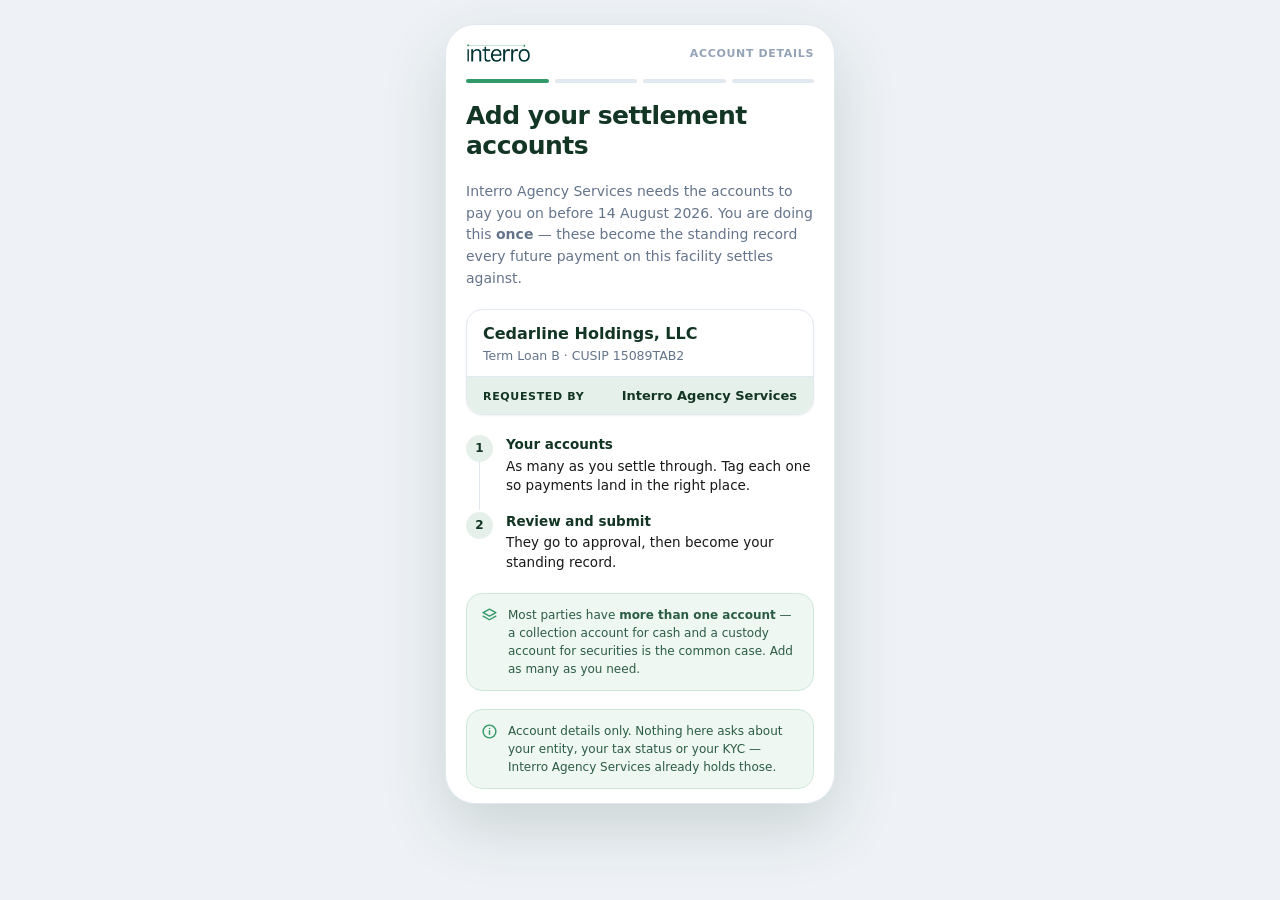
==== commit 0750409b: "Narrow the admin-details prototype to account details only" ====
--- a/prototypes/admin-details/index.html
+++ b/prototypes/admin-details/index.html
@@ -3,7 +3,7 @@
 <head>
   <meta charset="UTF-8" />
   <meta name="viewport" content="width=device-width, initial-scale=1.0" />
-  <title>Interro · Settlement Instructions Onboarding</title>
+  <title>Interro · Settlement Account Details</title>
   <link rel="stylesheet" href="../../brand/tokens.css" />
   <link rel="stylesheet" href="../shared/picker.css" />
   <!-- Two sheets are loaded as base layers before this prototype's own delta.
@@ -42,10 +42,9 @@
       <p class="dev__label">Flow</p>
       <div class="dev__nav">
         <button class="dev__navitem" data-goto="intro">1 · What this is</button>
-        <button class="dev__navitem" data-goto="party">2 · The party</button>
-        <button class="dev__navitem" data-goto="accounts">3 · Accounts</button>
-        <button class="dev__navitem" data-goto="review">4 · Review</button>
-        <button class="dev__navitem" data-goto="done">5 · Submitted</button>
+        <button class="dev__navitem" data-goto="accounts">2 · Accounts</button>
+        <button class="dev__navitem" data-goto="review">3 · Review</button>
+        <button class="dev__navitem" data-goto="done">4 · Submitted</button>
       </div>
     </section>
 
@@ -61,11 +60,6 @@
         Two tagged sub-accounts inside one trustee DDA — collection and custody —
         which is the shape a flat one-account form cannot hold.
       </p>
-    </section>
-
-    <section class="dev__group">
-      <p class="dev__label">Party type</p>
-      <select class="dev__select" id="dev-entity"></select>
     </section>
 
     <!-- The feature this prototype exists to evaluate. Off = one flat account
@@ -140,11 +134,11 @@
 
       <header class="wtop">
         <img class="wtop__logo" src="../../brand/interro-logo.png" alt="interro" />
-        <span class="wtop__ctx">Settlement Details</span>
+        <span class="wtop__ctx">Account Details</span>
       </header>
 
       <div class="progress" id="progress" role="progressbar"
-           aria-valuemin="1" aria-valuemax="5" aria-label="Progress"></div>
+           aria-valuemin="1" aria-valuemax="4" aria-label="Progress"></div>
 
       <main id="app" class="screen"><!-- rendered by app.js --></main>
 
--- a/prototypes/admin-details/app.css
+++ b/prototypes/admin-details/app.css
@@ -306,9 +306,12 @@
   border: 1px solid #cfe8db;
 }
 
+/* The label column is floored rather than left to `1fr auto`: an FFC account name
+   is long enough to squeeze "FFC account name" into three wrapped lines, which
+   reads as a layout fault. The value wraps instead — it has more room to give. */
 .miniRow {
   display: grid;
-  grid-template-columns: 1fr auto;
+  grid-template-columns: minmax(38%, max-content) 1fr;
   gap: 10px;
   align-items: baseline;
 }
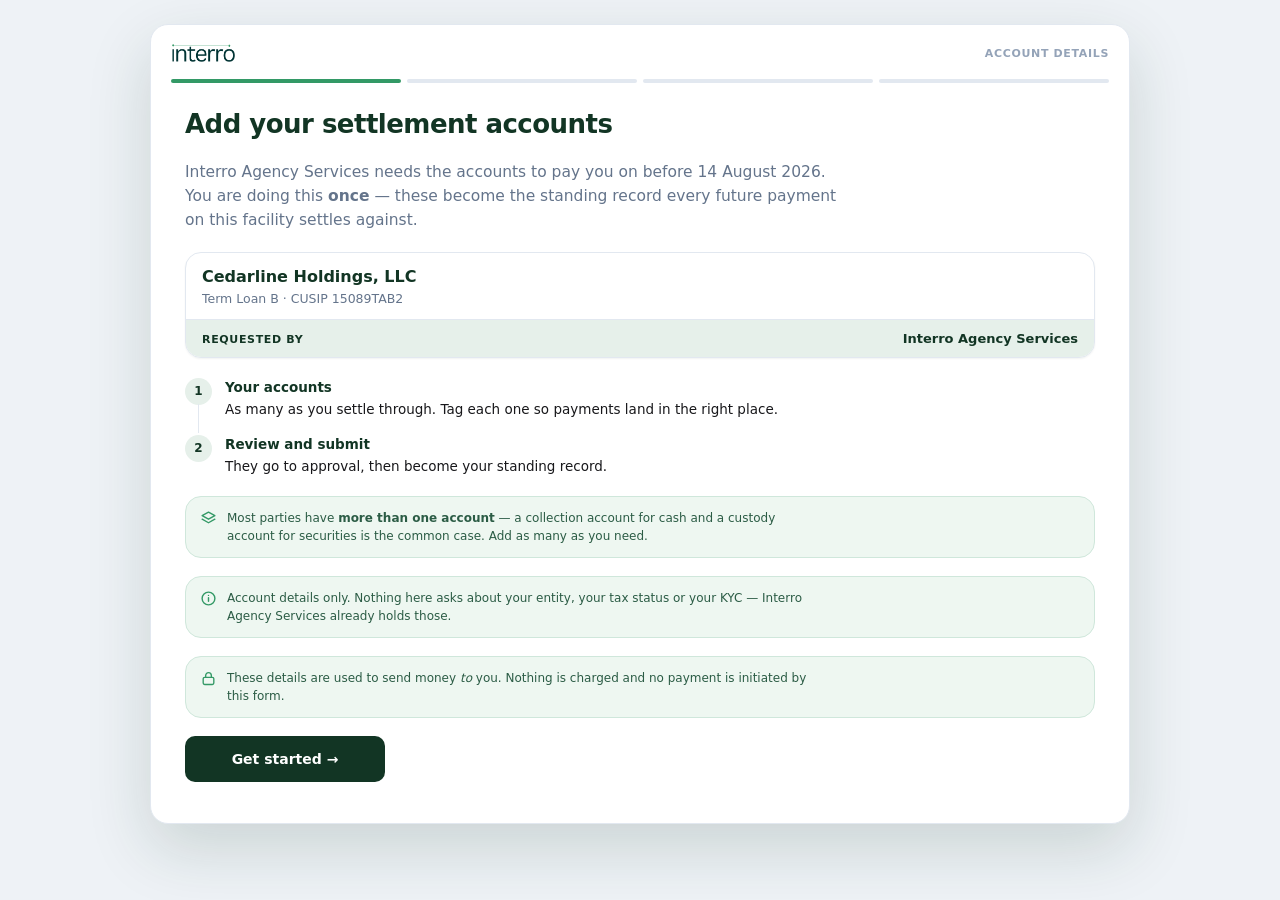
==== commit 2a4e02f5: "Wide embedded frame by default, working back button, drop the reference line" ====
--- a/prototypes/admin-details/index.html
+++ b/prototypes/admin-details/index.html
@@ -24,7 +24,17 @@
        round was asked to leave them alone. -->
   <link rel="stylesheet" href="../capital-call-wire-details/app.css" />
   <link rel="stylesheet" href="../distributions/app.css" />
-  <link rel="stylesheet" href="app.css" />
+  <!-- ?v= is a cache buster, and it is not decoration. GitHub Pages serves these
+       files with Cache-Control: max-age=600, so for ten minutes after a deploy a
+       browser that already has the page reuses the OLD app.js and app.css without
+       even asking - which looks exactly like a fix that did not work. Changing the
+       query string changes the URL, so the new file is fetched immediately.
+
+       BUMP THIS on any change to app.css, adf.js or app.js. It is the difference
+       between "fixed" and "fixed, and the person you sent the link to can see it".
+       Only this prototype's own assets carry it; the two shared sheets above
+       belong to the other prototypes and are left exactly as they are. -->
+  <link rel="stylesheet" href="app.css?v=6" />
 </head>
 <body>
 
@@ -100,10 +110,6 @@
         <span>Show “where to find it” hints</span>
       </label>
       <label class="dev__check">
-        <input type="checkbox" id="dev-reference" checked />
-        <span>Show the standard reference-line builder</span>
-      </label>
-      <label class="dev__check">
         <input type="checkbox" id="dev-prefill" />
         <span>Prefill with valid sample data</span>
       </label>
@@ -127,7 +133,8 @@
   </aside>
 
   <!-- ======================================================================
-       MOBILE FRAME — same 390px widget geometry as the other two flows.
+       EMBEDDED FRAME — wide by default (see the width note in app.css), falling
+       back to the same 390px mobile geometry as the other two flows below 900px.
        ==================================================================== -->
   <div class="phone">
     <div class="phone__scroll" id="scroll">
@@ -157,7 +164,8 @@
 <script src="../shared/countries.js"></script>
 <script src="../shared/wireReceive.js"></script>
 <script src="../shared/picker.js"></script>
-<script src="adf.js"></script>
-<script src="app.js"></script>
+<!-- ?v= must match the stylesheet above — see the note in <head>. -->
+<script src="adf.js?v=6"></script>
+<script src="app.js?v=6"></script>
 </body>
 </html>
--- a/prototypes/admin-details/app.css
+++ b/prototypes/admin-details/app.css
@@ -1,5 +1,5 @@
 /* =============================================================================
-   Interro — Settlement Instructions Onboarding (mobile widget prototype)
+   Interro — Settlement Account Details (embedded widget prototype)
 
    This sheet is a DELTA. It loads after ../capital-call-wire-details/app.css
    (frame, dev panel, buttons, cards, rows, modal, toast) and
@@ -7,9 +7,32 @@
    and reuses both wholesale — the three widgets are one product and must not
    drift apart visually.
 
-   Everything below is specific to what this flow does that the other two do not:
-   hold a LIST of accounts, tag each one, and show two levels of account nesting
-   as a visible hierarchy rather than a flat run of inputs.
+   WIDTH. The other two prototypes are 390px because they were scoped as mobile
+   widgets. This one defaults to a WIDE embedded frame instead, because it is
+   destined for websites rather than phones — an onboarding form a counterparty
+   fills in at a desk, not on the way to a meeting.
+
+   It is a wider frame, NOT a redesign. Same brand, same components, same visual
+   language; the frame grows and the content reflows into it:
+
+     • the frame is min(980px, 100%) — about two and a half times 390px, wide
+       enough to put two short fields on a row and still keep an embedded look
+       rather than becoming a full-bleed page
+     • short, fixed-length fields (identifiers, codes, pickers) pair up two to a
+       row; free-text names and addresses keep the full width, because their
+       length is unpredictable and a cramped address field is worse than a wide one
+     • the reading column is capped so prose never runs to a 900px measure, which
+       is the thing that makes a widened form feel stretched rather than designed
+     • choices and account cards go two-up
+
+   All of it lives behind `@media (min-width: 900px)`. Below that every rule here
+   is inert and the layout falls back to the single-column mobile flow the base
+   sheets already provide — nothing about the responsive behaviour was removed,
+   the wide view was added above it.
+
+   Everything else below is specific to what this flow does that the other two do
+   not: hold a LIST of accounts, tag each one, and show two levels of account
+   nesting as a visible hierarchy rather than a flat run of inputs.
    ========================================================================== */
 
 /* ==========================================================================
@@ -348,48 +371,6 @@
   color: var(--interro-accent);
   cursor: pointer;
   text-decoration: underline;
-}
-
-/* ==========================================================================
-   The reference line
-   Read-only on purpose: half of it comes from the facility and half is
-   per-payment, so there is nothing here to type. Shown as a code block because
-   it IS a format — the LSTA prints it as three token lines and every paper form
-   leaves it as an empty box someone fills in from memory.
-   ========================================================================== */
-
-.refbuild {
-  margin: 4px 0 20px;
-  padding: 12px 14px;
-  background: #f7f9fb;
-  border: 1px dashed var(--gray-300);
-  border-radius: var(--radius);
-}
-
-.refbuild__label {
-  margin: 0 0 8px;
-  font-size: 11px;
-  font-weight: 800;
-  letter-spacing: 0.06em;
-  text-transform: uppercase;
-  color: var(--gray-500);
-}
-
-.refbuild__body {
-  margin: 0;
-  font-family: var(--font-mono);
-  font-size: 11.5px;
-  line-height: 1.65;
-  color: var(--interro-green);
-  white-space: pre-wrap;
-  word-break: break-word;
-}
-
-.refbuild__note {
-  margin: 9px 0 0;
-  font-size: 11px;
-  line-height: 1.5;
-  color: var(--gray-500);
 }
 
 /* One-tap fill for the FFC name, following the convention the Jamestown form
@@ -476,3 +457,97 @@
 /* The account list inside a terminal screen inherits centred text from
    .terminal; its rows are data and must read left-aligned. */
 .terminal .acctlist { text-align: left; }
+
+/* The field grid is a plain block until the wide breakpoint takes over. Declared
+   here rather than only inside the media query so the markup is meaningful at any
+   width. */
+.fgrid { display: block; }
+
+/* ==========================================================================
+   DESKTOP EMBEDDED VIEW — the default for this prototype
+   Everything in this block is additive and gated. Below 900px none of it applies
+   and the widget is the same single-column mobile flow as the other two.
+   ========================================================================== */
+
+@media (min-width: 900px) {
+
+  /* The frame. Overriding .phone from the capital-call sheet rather than editing
+     it, because that file belongs to the other two prototypes and they stay at
+     390px. min() keeps this from overflowing a smaller window on the way down to
+     the breakpoint. */
+  .phone {
+    width: min(980px, 100%);
+    min-width: 0;
+    height: 800px;
+    max-height: calc(100vh - 48px);
+    /* 30px reads as a phone bezel; a web embed wants a softer card corner. */
+    border-radius: 18px;
+  }
+
+  /* More generous gutters at width, and a capped reading column. Prose measured
+     across 900px is the single clearest tell of a stretched mobile layout. */
+  .screen { padding: 26px 34px 34px; }
+  .screen > h1 { font-size: 26px; max-width: 30ch; }
+  .intro__lede { font-size: 15.5px; max-width: 68ch; }
+  .fsection__sub, .originnote p, .refnote { max-width: 76ch; }
+
+  /* Two short fields to a row; free text keeps the full width. */
+  .fgrid {
+    display: grid;
+    grid-template-columns: 1fr 1fr;
+    column-gap: 24px;
+  }
+  .fgroup--narrow { grid-column: span 1; }
+  .fgroup--wide { grid-column: 1 / -1; }
+  /* An error summary or hint inside the grid must never be boxed into a column. */
+  .fgrid > .errsum, .fgrid > .gotcha { grid-column: 1 / -1; }
+
+  /* Section rules run the full width, so the heading needs to sit clear of the
+     fields rather than tight against them. */
+  .fsection { margin-bottom: 26px; padding-bottom: 24px; }
+  .fsection__title { font-size: 14px; }
+  .fsection--l2 { padding-left: 20px; }
+
+  /* Choices two-up. Four purpose tags become a 2x2 block that can be read at a
+     glance instead of a column that has to be scrolled. */
+  .choices--stacked { grid-template-columns: 1fr 1fr; gap: 12px; }
+  /* The yes/no pair at the end of the accounts page stays full width — they are
+     the only actions on the screen and should not look like a form field. */
+  .choice--action { grid-column: span 1; }
+
+  /* Saved accounts two-up, with the detail rows still readable inside each card. */
+  .acctlist { grid-template-columns: 1fr 1fr; gap: 16px; }
+  .acctlist--compact { grid-template-columns: 1fr 1fr 1fr; }
+  .acctlist__title { grid-column: 1 / -1; }
+
+  /* Actions sit inline at width rather than stacked full-bleed — a 900px-wide
+     primary button looks like a banner, not a button. */
+  .actions {
+    flex-direction: row-reverse;
+    justify-content: flex-end;
+    align-items: center;
+    gap: 12px;
+  }
+  .actions .btn { width: auto; min-width: 200px; }
+  .actions .btn--quiet { min-width: 0; }
+
+  /* The review screen's "add another" button is a secondary action in a column of
+     cards, so it keeps its own line and its own width. */
+  #add-more { width: auto; min-width: 240px; }
+
+  /* Terminal screens centre a narrow column inside the wide frame rather than
+     stretching a success message across it. */
+  .terminal { max-width: 620px; margin: 0 auto; }
+  .terminal .acctlist { grid-template-columns: 1fr 1fr; }
+
+  /* The two-step marker gets room to breathe at width. */
+  .substeps { gap: 22px; margin-bottom: 20px; }
+  .substep { font-size: 12px; }
+}
+
+/* NO intermediate breakpoint on purpose. An earlier draft widened the frame to
+   560px between the mobile flow and the wide view, on the assumption that a 390px
+   frame would overflow a small window. Measurement says it does not — the frame is
+   390px centred with room to spare — and all that rule achieved was a middle state
+   where content designed for one column sat stretched across 560px. Below 900px
+   the widget stays exactly the 390px flow the base sheets already give it. */
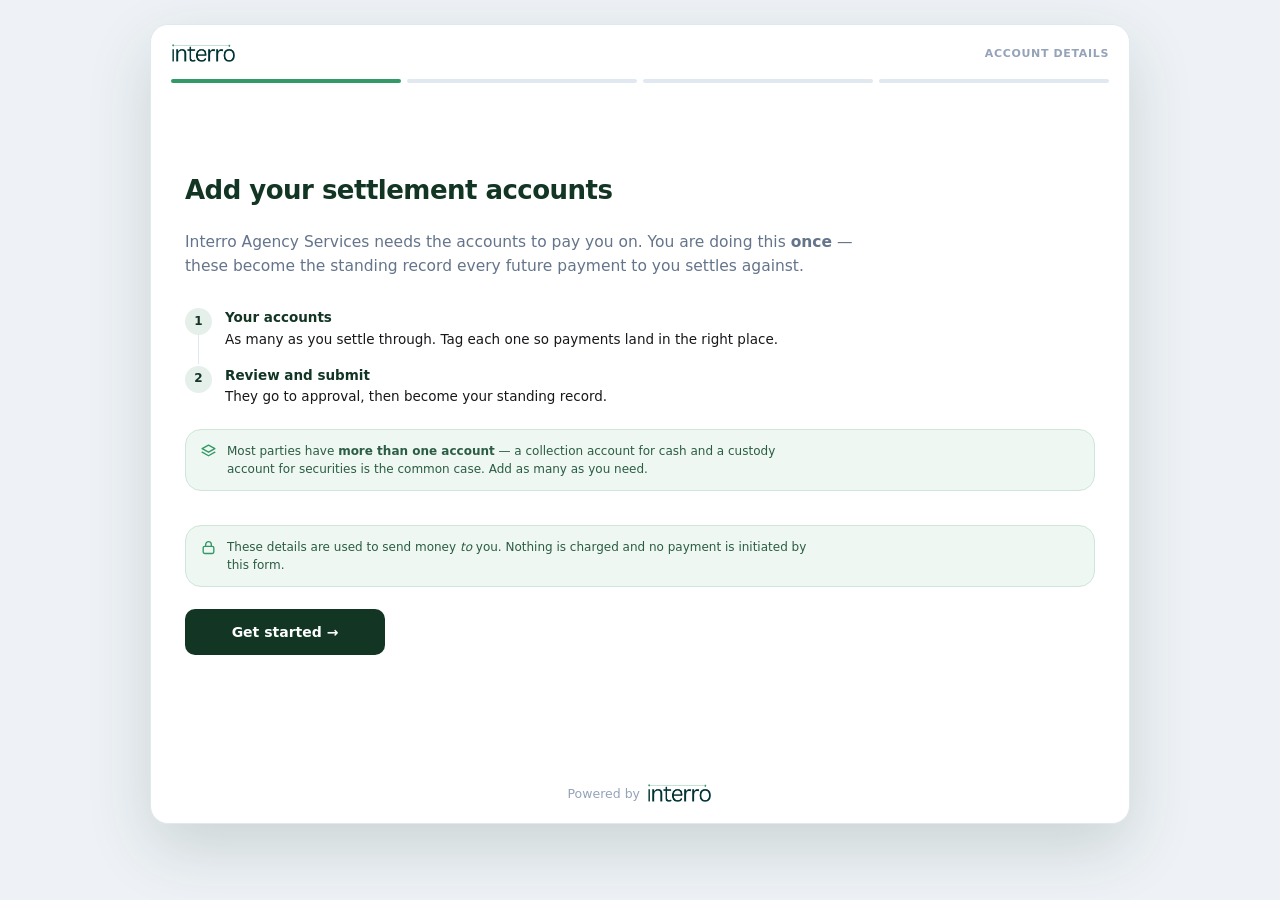
==== commit 1332b2b4: "Update prototypes" ====
--- a/prototypes/admin-details/index.html
+++ b/prototypes/admin-details/index.html
@@ -34,7 +34,7 @@
        between "fixed" and "fixed, and the person you sent the link to can see it".
        Only this prototype's own assets carry it; the two shared sheets above
        belong to the other prototypes and are left exactly as they are. -->
-  <link rel="stylesheet" href="app.css?v=6" />
+  <link rel="stylesheet" href="app.css?v=7" />
 </head>
 <body>
 
@@ -165,7 +165,7 @@
 <script src="../shared/wireReceive.js"></script>
 <script src="../shared/picker.js"></script>
 <!-- ?v= must match the stylesheet above — see the note in <head>. -->
-<script src="adf.js?v=6"></script>
-<script src="app.js?v=6"></script>
+<script src="adf.js?v=7"></script>
+<script src="app.js?v=7"></script>
 </body>
 </html>
--- a/prototypes/admin-details/app.css
+++ b/prototypes/admin-details/app.css
@@ -36,53 +36,15 @@
    ========================================================================== */
 
 /* ==========================================================================
-   Screen 1 — the deal that asked
-   Deliberately not an amount card. Nothing is being paid here, and a figure on
-   this screen would imply otherwise. It names the facility instead.
-   ========================================================================== */
-
-.dealcard { padding: 0; margin-bottom: 20px; overflow: hidden; }
-
-.dealcard__head { padding: 14px 16px 13px; }
-
-.dealcard__borrower {
-  margin: 0 0 3px;
-  font-size: 16px;
-  font-weight: 700;
-  color: var(--interro-green);
-  line-height: 1.3;
-}
-
-.dealcard__meta {
-  margin: 0;
-  font-size: 12.5px;
-  color: var(--gray-500);
-}
-
-.dealcard__foot {
-  display: flex;
-  align-items: baseline;
-  justify-content: space-between;
-  gap: 10px;
-  padding: 11px 16px;
-  background: var(--interro-green-soft);
-  border-top: 1px solid var(--gray-200);
-}
-
-.dealcard__foot .label {
-  font-size: 11px;
-  font-weight: 800;
-  letter-spacing: 0.06em;
-  text-transform: uppercase;
-  color: var(--interro-green);
-}
-
-.dealcard__foot .value {
-  font-size: 13px;
-  font-weight: 650;
-  color: var(--interro-green);
-  text-align: right;
-}
+   Screen 1 — the .dealcard rules are gone
+
+   Screen 1 opened with a card naming the borrower, the facility and its CUSIP,
+   under "Requested by". Removed along with the DEAL data behind it. Settlement
+   accounts are a party-level record and this component is not scoped to a loan,
+   so naming a facility on the intro asserted the opposite of the model. What is
+   left is the lede, the two steps, and two callouts — which is also a calmer
+   first screen than a card plus three stacked notes.
+   ========================================================================== */
 
 /* ==========================================================================
    Grouping inside a long form
@@ -543,6 +505,23 @@
   /* The two-step marker gets room to breathe at width. */
   .substeps { gap: 22px; margin-bottom: 20px; }
   .substep { font-size: 12px; }
+
+  /* Screen 1 is now the shortest screen in the flow — the facility card is gone
+     and so is the third callout — and in a fixed 800px frame that left a band of
+     empty white below the button. Centring the block turns it into a deliberate
+     opening panel instead of a screen that ran out of content. Screen 1 only,
+     and width only: every other screen fills the frame on its own, and the
+     mobile flow scrolls rather than fits. The data-screen hook is set in
+     render(); CSS decides the layout, JS knows nothing about it. */
+  #app[data-screen="intro"] {
+    display: flex;
+    flex-direction: column;
+    justify-content: center;
+    gap: 4px;
+    padding-bottom: 46px;
+  }
+  #app[data-screen="intro"] .steps { margin: 6px 0 18px; }
+  #app[data-screen="intro"] .originnote + .originnote { margin-top: 12px; }
 }
 
 /* NO intermediate breakpoint on purpose. An earlier draft widened the frame to
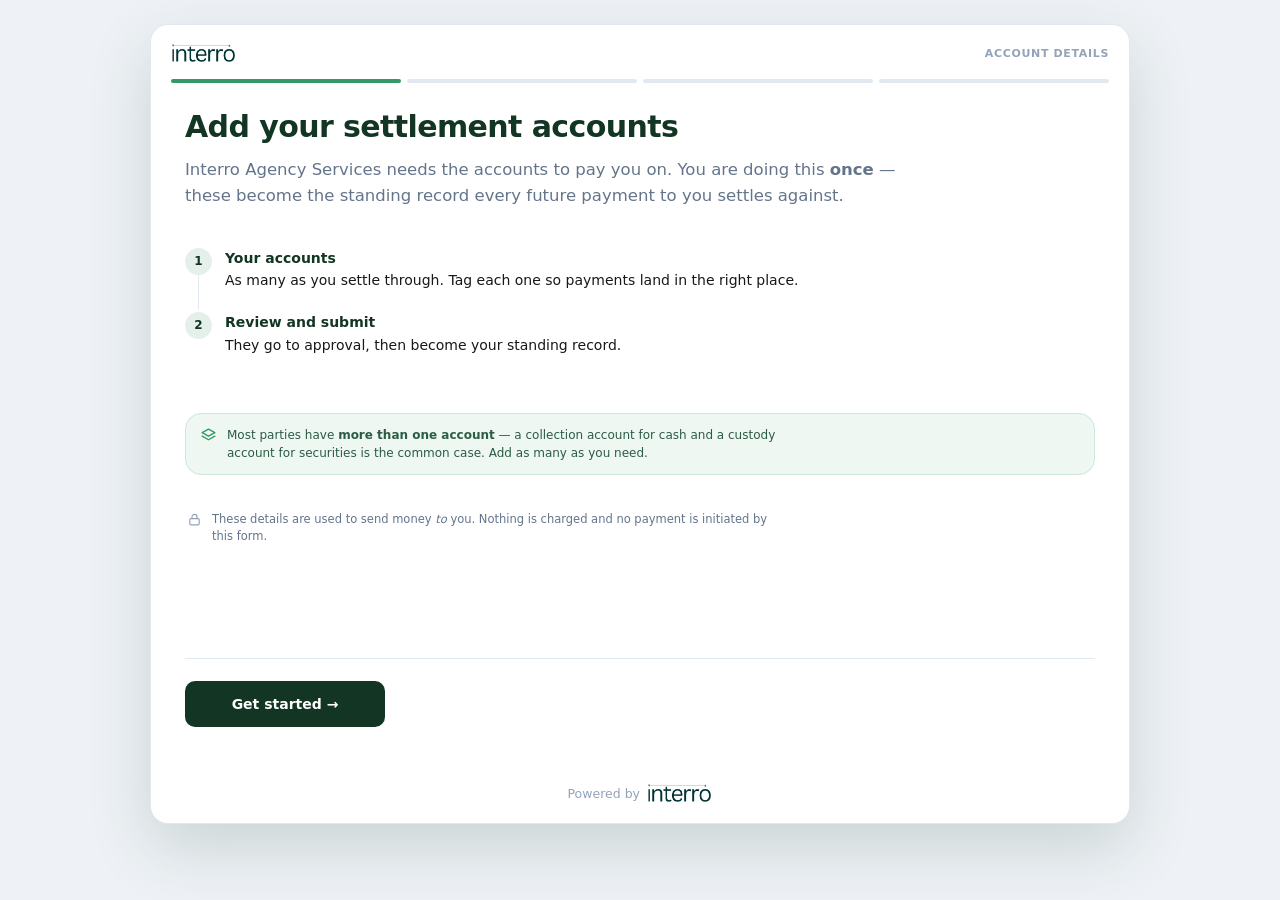
==== commit d8772211: "Update prototypes" ====
--- a/prototypes/admin-details/index.html
+++ b/prototypes/admin-details/index.html
@@ -34,7 +34,7 @@
        between "fixed" and "fixed, and the person you sent the link to can see it".
        Only this prototype's own assets carry it; the two shared sheets above
        belong to the other prototypes and are left exactly as they are. -->
-  <link rel="stylesheet" href="app.css?v=7" />
+  <link rel="stylesheet" href="app.css?v=8" />
 </head>
 <body>
 
@@ -165,7 +165,7 @@
 <script src="../shared/wireReceive.js"></script>
 <script src="../shared/picker.js"></script>
 <!-- ?v= must match the stylesheet above — see the note in <head>. -->
-<script src="adf.js?v=7"></script>
-<script src="app.js?v=7"></script>
+<script src="adf.js?v=8"></script>
+<script src="app.js?v=8"></script>
 </body>
 </html>
--- a/prototypes/admin-details/app.css
+++ b/prototypes/admin-details/app.css
@@ -507,21 +507,72 @@
   .substep { font-size: 12px; }
 
   /* Screen 1 is now the shortest screen in the flow — the facility card is gone
-     and so is the third callout — and in a fixed 800px frame that left a band of
-     empty white below the button. Centring the block turns it into a deliberate
-     opening panel instead of a screen that ran out of content. Screen 1 only,
-     and width only: every other screen fills the frame on its own, and the
-     mobile flow scrolls rather than fits. The data-screen hook is set in
+     and so is the third callout — and in a fixed 800px frame that leaves slack to
+     distribute. An earlier attempt centred the whole thing as one object, which
+     is what put the button in the middle of the frame with dead air beneath it.
+
+     Instead: the reading content is anchored near the top with its own internal
+     rhythm, and .actions is pushed to the bottom with margin-top:auto. The button
+     is the frame's anchor, not the last item in a stack. Space between blocks now
+     varies with the change in register — tight from heading to lede, wider where
+     the screen moves from prose to steps to asides — so five blocks read as three
+     groups rather than one flat list.
+
+     Screen 1 only, and width only: every other screen fills the frame on its own
+     and the mobile flow scrolls rather than fits. The data-screen hook is set in
      render(); CSS decides the layout, JS knows nothing about it. */
   #app[data-screen="intro"] {
     display: flex;
     flex-direction: column;
-    justify-content: center;
-    gap: 4px;
-    padding-bottom: 46px;
-  }
-  #app[data-screen="intro"] .steps { margin: 6px 0 18px; }
-  #app[data-screen="intro"] .originnote + .originnote { margin-top: 12px; }
+    /* Clears the "Powered by" lockup, which is a sibling outside #app. */
+    padding-bottom: 40px;
+  }
+
+  /* The opening screen carries the type one step up from the rest of the flow.
+     It is the only screen with nothing to fill it, and a wide frame set at form
+     scale reads as a form waiting for input rather than an introduction. Larger
+     here means 30px and 16.5px, not display type — the register is a prospectus,
+     not a landing page. */
+  #app[data-screen="intro"] > h1 { font-size: 30px; margin-bottom: 12px; }
+  #app[data-screen="intro"] .intro__lede {
+    font-size: 16.5px;
+    line-height: 1.6;
+    margin-bottom: 38px;
+  }
+  #app[data-screen="intro"] .steps { margin: 0 0 36px; }
+  #app[data-screen="intro"] .steps li { font-size: 14px; padding-bottom: 22px; }
+
+  /* The two callouts stop reading as a matched pair of disclaimers. The first is
+     the one operational fact a reader needs before starting — that accounts are
+     plural — and keeps the card. The second is reassurance rather than
+     instruction, so it drops out of the card into a quiet line. Two identically
+     weighted green boxes made a considered introduction look like small print. */
+  #app[data-screen="intro"] .originnote + .originnote {
+    margin-top: 18px;
+    padding: 0 2px;
+    background: transparent;
+    border: 0;
+  }
+  #app[data-screen="intro"] .originnote + .originnote svg {
+    width: 15px;
+    height: 15px;
+    color: var(--gray-400);
+  }
+  #app[data-screen="intro"] .originnote + .originnote p {
+    font-size: 11.5px;
+    color: var(--gray-500);
+  }
+
+  /* Pushed to the bottom of the frame, and given an edge. margin-top:auto alone
+     left a wide unexplained gap between the last line of text and a button
+     floating near the base. The hairline turns that slack into deliberate space
+     above a footer band, which is how a form that commits something is expected
+     to end. Reading content top, action bottom, a rule between them. */
+  #app[data-screen="intro"] .actions {
+    margin-top: auto;
+    padding-top: 22px;
+    border-top: 1px solid var(--gray-200);
+  }
 }
 
 /* NO intermediate breakpoint on purpose. An earlier draft widened the frame to
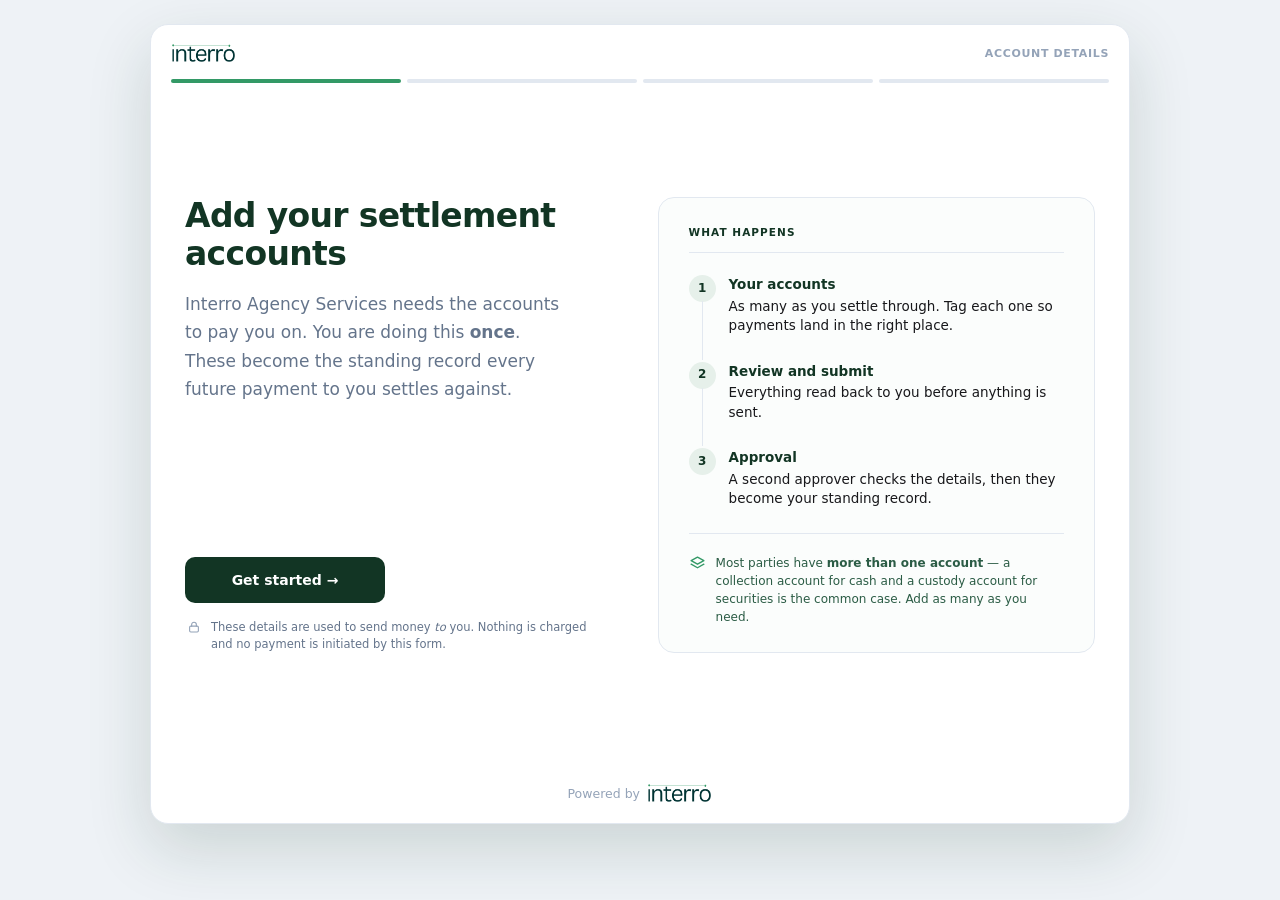
==== commit 68a8eb9c: "Update prototypes" ====
--- a/prototypes/admin-details/index.html
+++ b/prototypes/admin-details/index.html
@@ -34,7 +34,7 @@
        between "fixed" and "fixed, and the person you sent the link to can see it".
        Only this prototype's own assets carry it; the two shared sheets above
        belong to the other prototypes and are left exactly as they are. -->
-  <link rel="stylesheet" href="app.css?v=8" />
+  <link rel="stylesheet" href="app.css?v=9" />
 </head>
 <body>
 
@@ -165,7 +165,7 @@
 <script src="../shared/wireReceive.js"></script>
 <script src="../shared/picker.js"></script>
 <!-- ?v= must match the stylesheet above — see the note in <head>. -->
-<script src="adf.js?v=8"></script>
-<script src="app.js?v=8"></script>
+<script src="adf.js?v=9"></script>
+<script src="app.js?v=9"></script>
 </body>
 </html>
--- a/prototypes/admin-details/app.css
+++ b/prototypes/admin-details/app.css
@@ -45,6 +45,23 @@
    left is the lede, the two steps, and two callouts — which is also a calmer
    first screen than a card plus three stacked notes.
    ========================================================================== */
+
+/* ==========================================================================
+   Screen 1 — the parts that are not layout
+
+   The wide composition lives in the media query at the end of this sheet. These
+   are the rules the mobile flow needs too: the panel's label, which at 390px is
+   just a section heading above the steps rather than the header of a panel.
+   ========================================================================== */
+
+.intropanel__label {
+  margin: 0 0 10px;
+  font-size: 11px;
+  font-weight: 800;
+  letter-spacing: 0.08em;
+  text-transform: uppercase;
+  color: var(--gray-400);
+}
 
 /* ==========================================================================
    Grouping inside a long form
@@ -506,73 +523,119 @@
   .substeps { gap: 22px; margin-bottom: 20px; }
   .substep { font-size: 12px; }
 
-  /* Screen 1 is now the shortest screen in the flow — the facility card is gone
-     and so is the third callout — and in a fixed 800px frame that leaves slack to
-     distribute. An earlier attempt centred the whole thing as one object, which
-     is what put the button in the middle of the frame with dead air beneath it.
-
-     Instead: the reading content is anchored near the top with its own internal
-     rhythm, and .actions is pushed to the bottom with margin-top:auto. The button
-     is the frame's anchor, not the last item in a stack. Space between blocks now
-     varies with the change in register — tight from heading to lede, wider where
-     the screen moves from prose to steps to asides — so five blocks read as three
-     groups rather than one flat list.
-
-     Screen 1 only, and width only: every other screen fills the frame on its own
-     and the mobile flow scrolls rather than fits. The data-screen hook is set in
-     render(); CSS decides the layout, JS knows nothing about it. */
+  /* ------------------------------------------------------------------ SCREEN 1
+
+     Screen 1 is the only screen with less content than the frame, so at width it
+     is composed rather than stacked: a statement on the left, a "what happens"
+     panel on the right, the action at the foot of the left column and aligned
+     with the panel's base.
+
+     Two earlier attempts are worth recording so they are not repeated. Centring
+     the single stack put the button in the middle of the frame with dead air
+     beneath it. Top-anchoring the text and pinning the button to the floor left
+     about 180px of unexplained white between the last line and the button, and a
+     hairline above the button only drew attention to it. Both were the same
+     mistake: distributing a one-column layout inside a two-axis frame. The
+     content does not fill 980x800 in one column and no amount of spacing makes
+     it. Using the width does.
+
+     Row sizing does the alignment: the lead row takes the slack, the action row
+     is auto, and the panel spans both, so the button lands level with the bottom
+     of the panel whatever either side contains. align-content centres the pair
+     in the frame, which keeps the white space symmetric instead of pooling in
+     one place. */
   #app[data-screen="intro"] {
-    display: flex;
-    flex-direction: column;
-    /* Clears the "Powered by" lockup, which is a sibling outside #app. */
-    padding-bottom: 40px;
-  }
-
-  /* The opening screen carries the type one step up from the rest of the flow.
-     It is the only screen with nothing to fill it, and a wide frame set at form
-     scale reads as a form waiting for input rather than an introduction. Larger
-     here means 30px and 16.5px, not display type — the register is a prospectus,
-     not a landing page. */
-  #app[data-screen="intro"] > h1 { font-size: 30px; margin-bottom: 12px; }
-  #app[data-screen="intro"] .intro__lede {
-    font-size: 16.5px;
-    line-height: 1.6;
-    margin-bottom: 38px;
-  }
-  #app[data-screen="intro"] .steps { margin: 0 0 36px; }
-  #app[data-screen="intro"] .steps li { font-size: 14px; padding-bottom: 22px; }
-
-  /* The two callouts stop reading as a matched pair of disclaimers. The first is
-     the one operational fact a reader needs before starting — that accounts are
-     plural — and keeps the card. The second is reassurance rather than
-     instruction, so it drops out of the card into a quiet line. Two identically
-     weighted green boxes made a considered introduction look like small print. */
-  #app[data-screen="intro"] .originnote + .originnote {
-    margin-top: 18px;
+    display: grid;
+    grid-template-columns: minmax(0, 1fr) minmax(0, 1.04fr);
+    /* Both rows auto, never 1fr. A 1fr row absorbs the frame's free height, which
+       stretches the panel to the full 800px and puts the emptiness INSIDE it.
+       With auto rows the grid is only as tall as its content, the panel spanning
+       both rows distributes its extra height across them, and align-content
+       centres the finished block in the frame. */
+    grid-template-rows: auto auto;
+    grid-template-areas:
+      "lead panel"
+      "act  panel";
+    align-content: center;
+    column-gap: 52px;
+    padding-bottom: 26px;
+  }
+
+  .introlead { grid-area: lead; }
+  .intropanel { grid-area: panel; align-self: stretch; }
+  .introact { grid-area: act; }
+
+  /* The statement carries the type one step up from the rest of the flow. A wide
+     frame set at form scale reads as a form waiting for input rather than an
+     introduction. One step up means 31px and 16.5px, not display type — the
+     register is a prospectus, not a landing page. The measure is held near 34ch
+     so the left column reads as a paragraph rather than a wide ribbon. */
+  .introlead h1 {
+    font-size: 33px;
+    line-height: 1.16;
+    margin: 0 0 16px;
+    max-width: 20ch;
+  }
+  .introlead .intro__lede {
+    font-size: 17px;
+    line-height: 1.68;
+    margin: 0;
+    max-width: 36ch;
+  }
+
+  /* The panel. A single bordered surface holding everything procedural, which is
+     what lets the left column stay a plain statement. Tinted rather than white:
+     on a white screen a white card needs a shadow to exist, and a shadow here
+     would make the panel float in front of the flow instead of sitting beside
+     it. */
+  .intropanel {
+    padding: 28px 30px 26px;
+    border: 1px solid var(--gray-200);
+    border-radius: var(--radius-lg);
+    background: #fbfdfc;
+  }
+
+  .intropanel__label {
+    margin: 0 0 22px;
+    padding-bottom: 14px;
+    border-bottom: 1px solid var(--gray-200);
+    font-size: 10.5px;
+    font-weight: 800;
+    letter-spacing: 0.1em;
+    text-transform: uppercase;
+    color: var(--interro-green);
+  }
+
+  .intropanel .steps { margin: 0; }
+  .intropanel .steps li { font-size: 13.5px; padding-bottom: 26px; }
+  .intropanel .steps li:last-child { padding-bottom: 0; }
+
+  /* Inside a bordered panel a second bordered box is noise, so the note keeps
+     its icon and its accent colour and loses its walls. Below 900px it is a
+     normal .originnote and looks exactly as it always did. */
+  .intropanel__note {
+    margin: 24px 0 0;
+    padding: 20px 0 0;
+    background: transparent;
+    border: 0;
+    border-top: 1px solid var(--gray-200);
+    border-radius: 0;
+  }
+
+  /* The action, and beneath it the one line of fine print that is reassurance
+     rather than instruction. It drops out of its box for the same reason a
+     footnote is not a callout. */
+  .introact { align-self: end; }
+  .introact .actions { margin: 0; }
+
+  .finenote {
+    margin: 16px 0 0;
     padding: 0 2px;
     background: transparent;
     border: 0;
   }
-  #app[data-screen="intro"] .originnote + .originnote svg {
-    width: 15px;
-    height: 15px;
-    color: var(--gray-400);
-  }
-  #app[data-screen="intro"] .originnote + .originnote p {
-    font-size: 11.5px;
-    color: var(--gray-500);
-  }
-
-  /* Pushed to the bottom of the frame, and given an edge. margin-top:auto alone
-     left a wide unexplained gap between the last line of text and a button
-     floating near the base. The hairline turns that slack into deliberate space
-     above a footer band, which is how a form that commits something is expected
-     to end. Reading content top, action bottom, a rule between them. */
-  #app[data-screen="intro"] .actions {
-    margin-top: auto;
-    padding-top: 22px;
-    border-top: 1px solid var(--gray-200);
-  }
+  .finenote svg { width: 14px; height: 14px; color: var(--gray-400); }
+  .finenote p { font-size: 11.5px; color: var(--gray-500); }
 }
 
 /* NO intermediate breakpoint on purpose. An earlier draft widened the frame to
